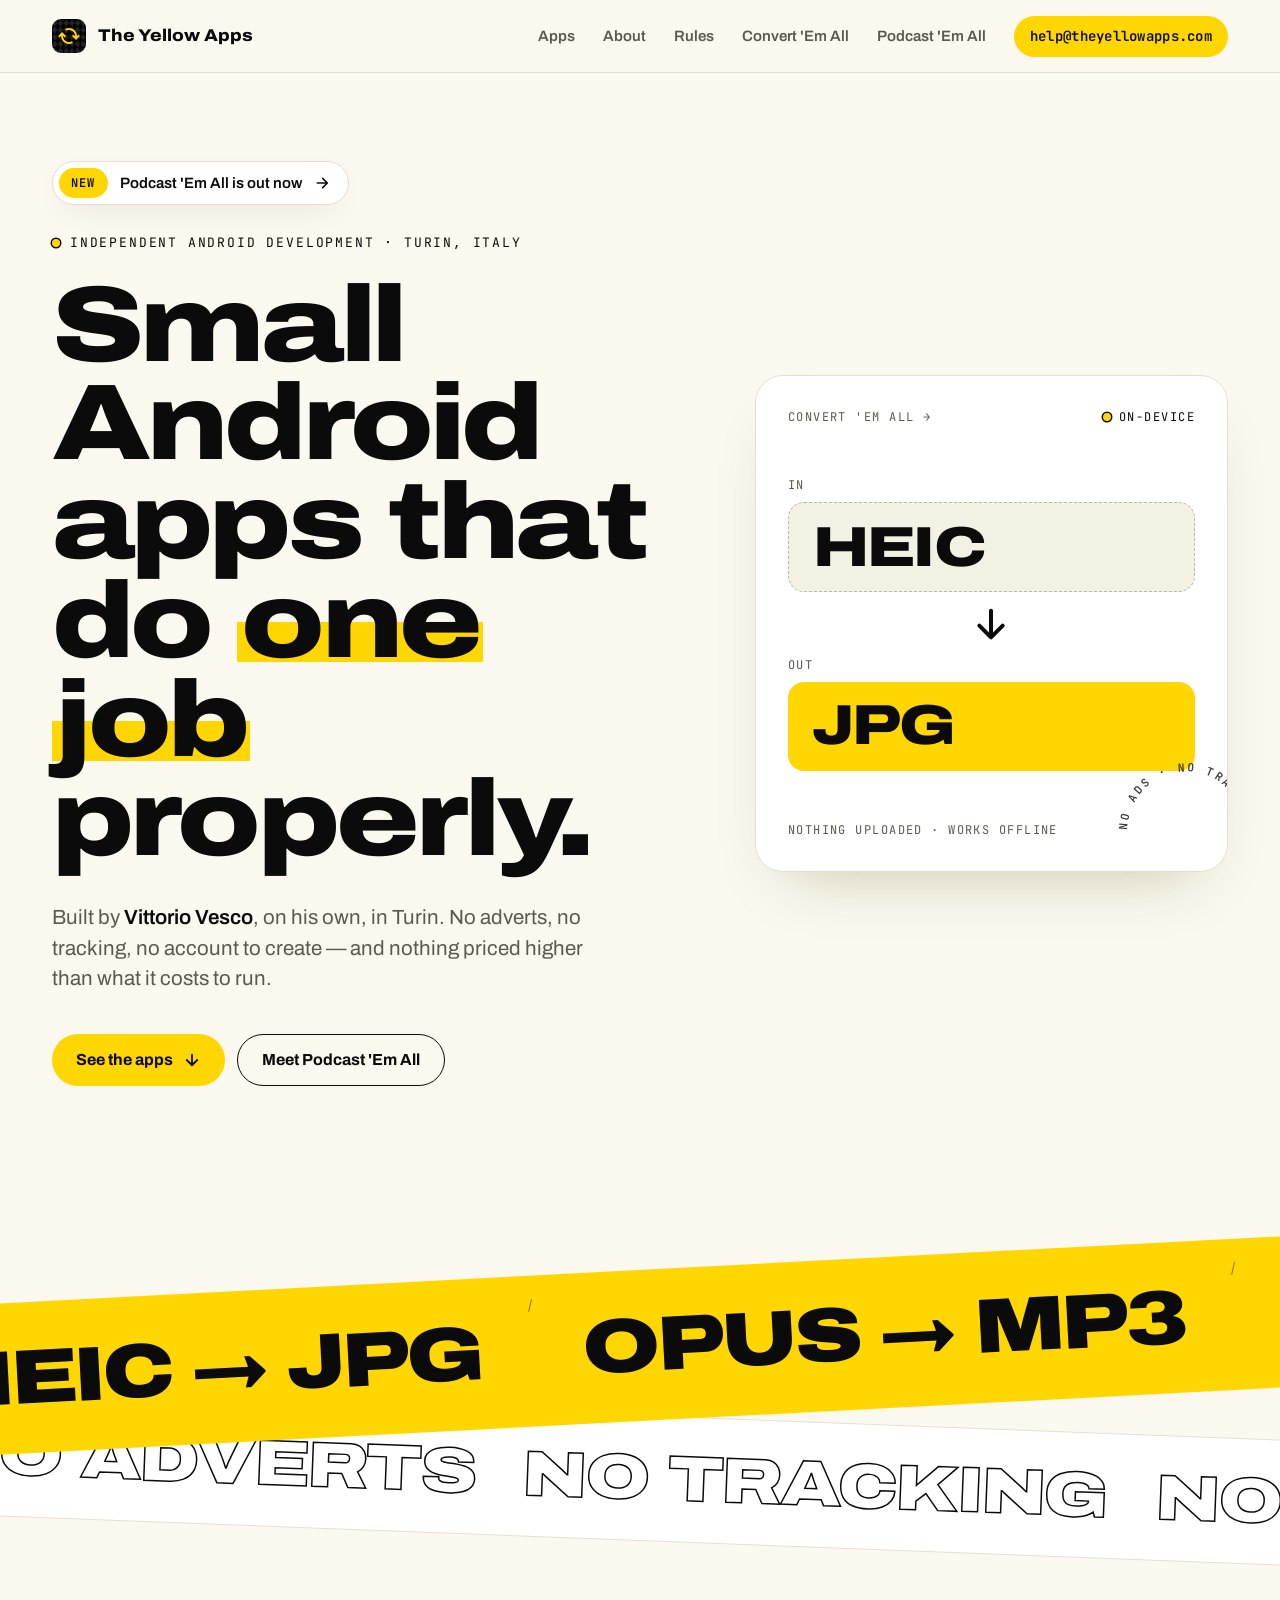
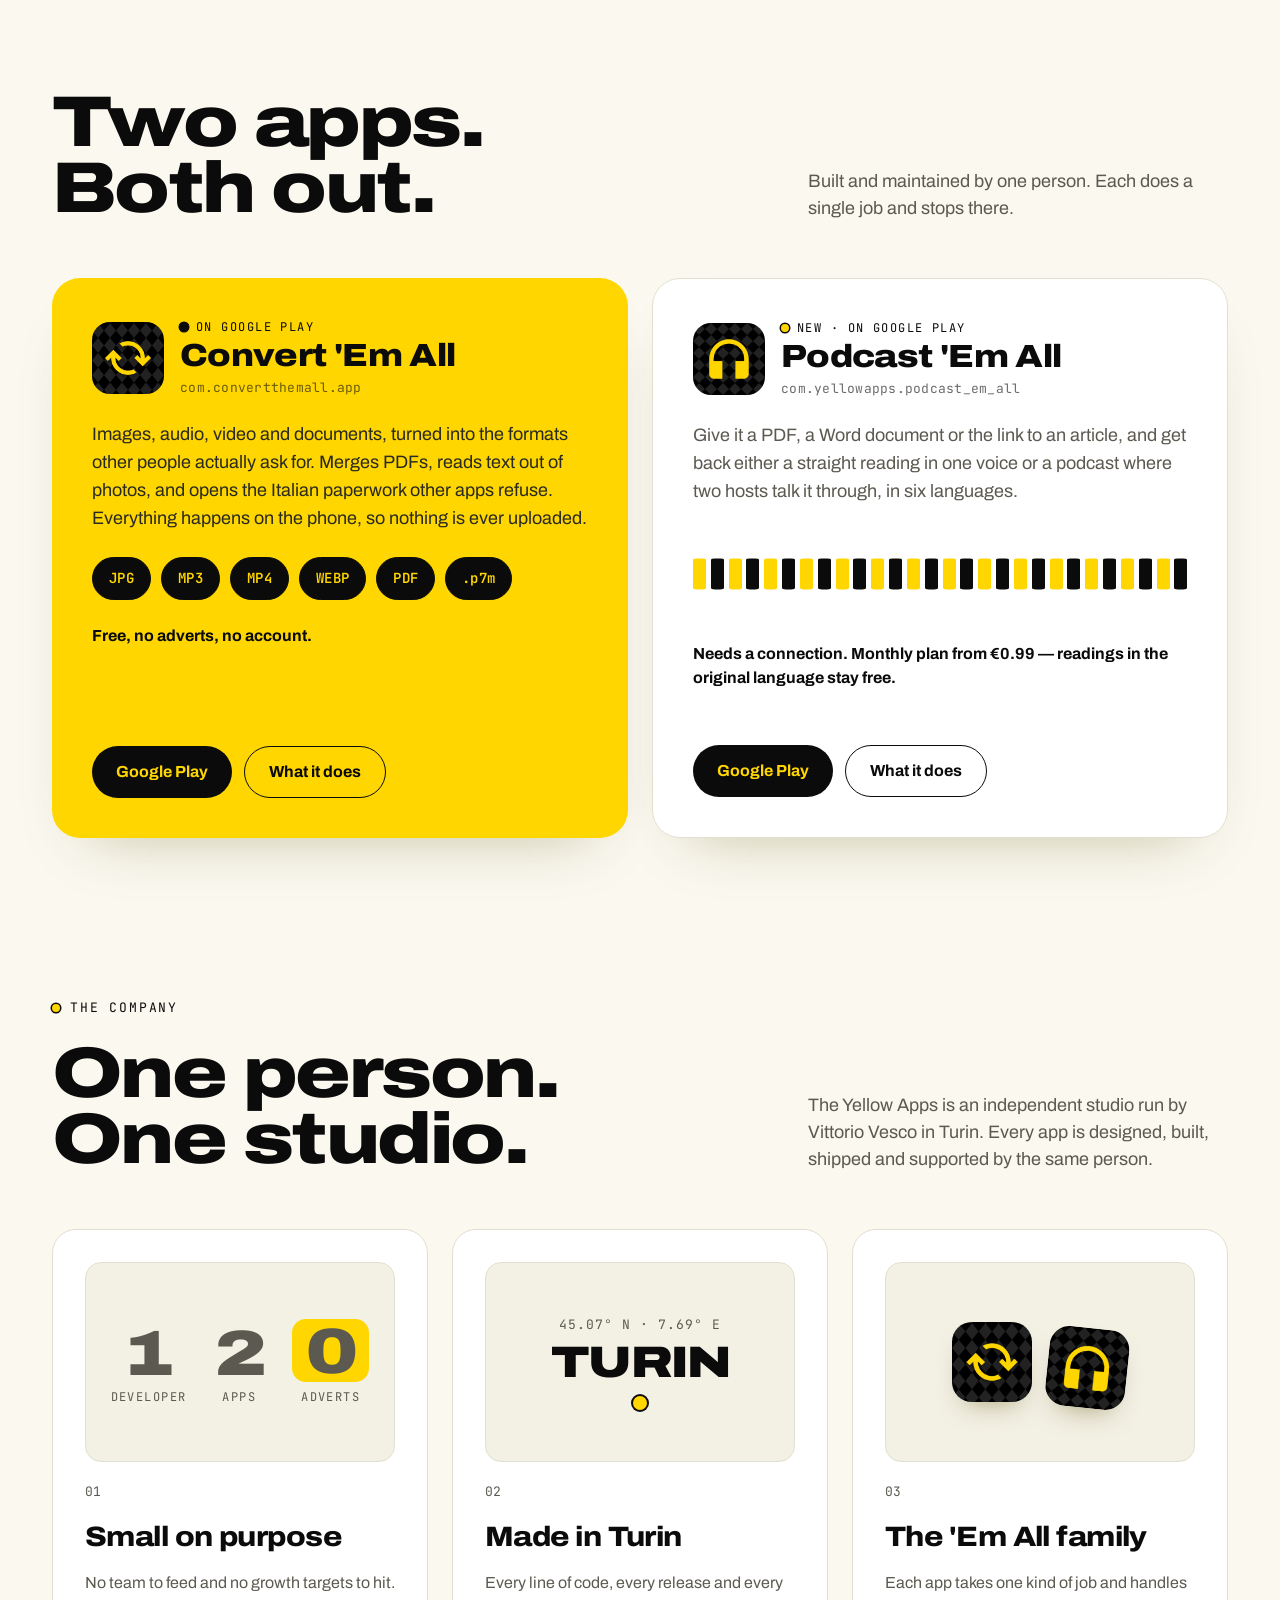
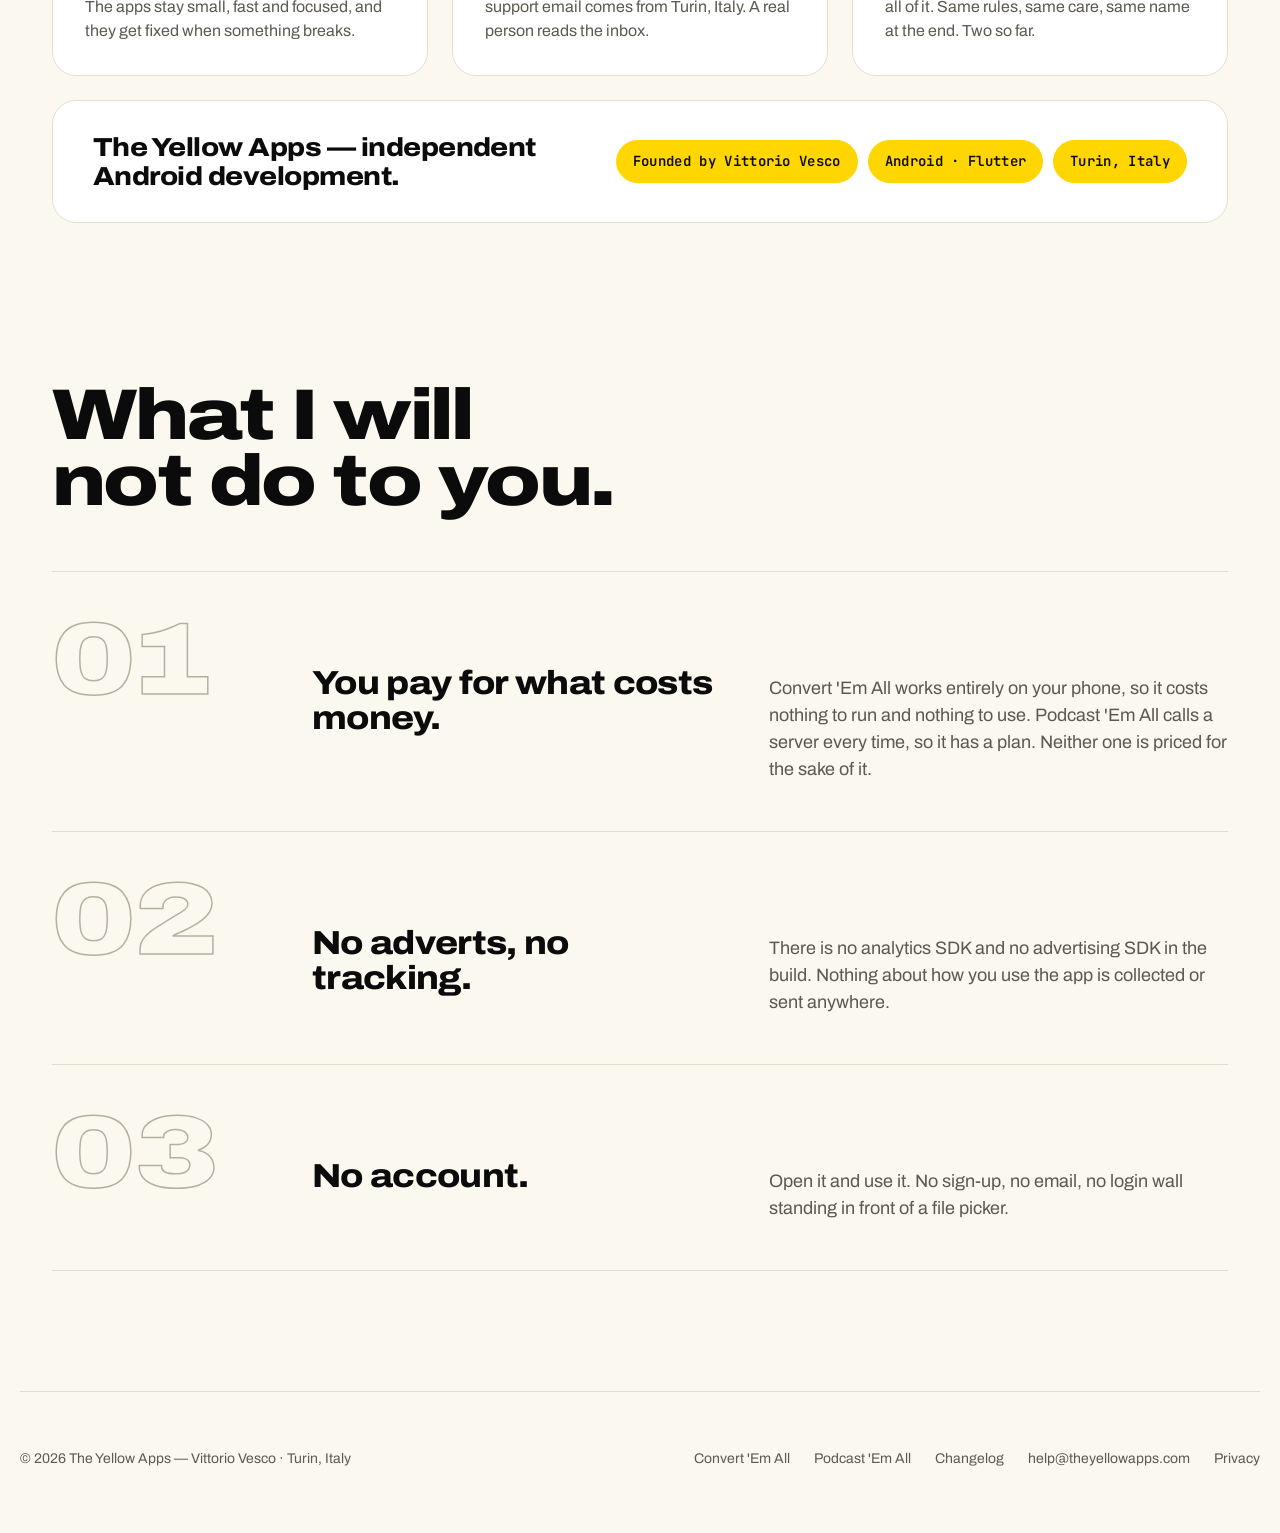
==== index.html @ 9451ce3b "Privacy pages for Clean, Convert and Podcast 'Em All, in English and Italian Each app gets its own p" ====
<!doctype html>
<html lang="en">
<head>
<meta charset="utf-8">
<meta name="viewport" content="width=device-width, initial-scale=1">
<title>The Yellow Apps — small Android apps that do one job properly</title>
<meta name="description" content="The Yellow Apps is an independent Android developer in Italy. Convert 'Em All and Podcast 'Em All: small apps that do one job properly. No adverts, no tracking, no account to create.">
<meta name="theme-color" content="#FAF8EF">
<link rel="canonical" href="https://theyellowapps.com/">
<meta property="og:title" content="The Yellow Apps — small Android apps that do one job properly">
<meta property="og:description" content="Convert 'Em All and Podcast 'Em All, both on Google Play. No adverts, no tracking, no account.">
<meta property="og:image" content="https://theyellowapps.com/og.png">
<meta property="og:url" content="https://theyellowapps.com/">
<meta name="twitter:card" content="summary_large_image">

<link rel="preconnect" href="https://fonts.googleapis.com">
<link rel="preconnect" href="https://fonts.gstatic.com" crossorigin="anonymous">
<link rel="stylesheet" href="https://fonts.googleapis.com/css2?family=Archivo:wdth,wght@62..125,300..900&amp;family=JetBrains+Mono:wght@400;600&amp;display=swap">
<style>
body{margin:0;background:#FAF8EF}
a{color:#0B0B0B}a:hover{color:#5A4D00}
::selection{background:#FFD600;color:#0B0B0B}
.root{--ink:#0B0B0B;--bg:#FAF8EF;--paper:#FFFFFF;--mute:#5C5A50;--line:#E3DFD0;--card:#FFFFFF;--stage:#F3F0E4;font-family:'Archivo',system-ui,sans-serif;font-stretch:100%;color:var(--ink);background:var(--bg);overflow-x:hidden;line-height:1.5;-webkit-font-smoothing:antialiased}
.root *{box-sizing:border-box}
.mono{font-family:'JetBrains Mono',ui-monospace,monospace;letter-spacing:.02em}
.wrap{max-width:1240px;margin:0 auto;padding:0 32px}
.display{font-stretch:122%;font-weight:850;letter-spacing:-.035em;line-height:.92;margin:0}
.eyebrow{font-size:13px;text-transform:uppercase;letter-spacing:.14em;color:var(--ink);display:flex;align-items:center;gap:10px;margin:0 0 24px}
.dot{width:8px;height:8px;border-radius:50%;background:var(--y);box-shadow:0 0 0 1.5px var(--ink);display:inline-block}
.btn{display:inline-flex;align-items:center;gap:10px;min-height:52px;padding:0 24px;border-radius:999px;font-weight:700;font-size:16px;text-decoration:none;transition:transform .25s cubic-bezier(.2,.8,.2,1),background .25s,color .25s,border-color .25s}
.btn:hover{transform:translateY(-3px)}
.btn-y{background:var(--y);color:var(--ink)}.btn-y:hover{color:var(--y);background:var(--ink)}
.btn-o{border:1.5px solid var(--ink);color:var(--ink)}.btn-o:hover{background:var(--y);color:var(--ink)}
.btn-k{background:var(--ink);color:var(--y)}.btn-k:hover{background:#000;color:#fff}
.progress{position:fixed;top:0;left:0;right:0;height:3px;background:var(--ink);transform-origin:0 50%;transform:scaleX(0);z-index:60}

/* nav */
.nav{position:sticky;top:0;z-index:50;background:rgba(250,248,239,.85);backdrop-filter:blur(12px);-webkit-backdrop-filter:blur(12px);border-bottom:1px solid var(--line)}
.nav-in{display:flex;align-items:center;justify-content:space-between;gap:16px;flex-wrap:wrap;min-height:72px}
.brand{display:flex;align-items:center;gap:12px;color:var(--ink);text-decoration:none;font-weight:800;font-size:17px;font-stretch:110%}
.brand:hover{color:var(--ink)}
.links{display:flex;align-items:center;gap:28px;flex-wrap:wrap}
.links a.l{color:var(--mute);text-decoration:none;font-size:15px;font-weight:600}
.links a.l:hover{color:var(--ink)}
.mailnav{font-size:14px;font-weight:600;color:var(--ink);text-decoration:none;padding:10px 16px;border-radius:999px;background:var(--y);transition:background .25s,color .25s}
.mailnav:hover{background:var(--ink);color:var(--y)}

/* hero */
.hero{padding:88px 0 120px;position:relative}
.hero-grid{display:grid;grid-template-columns:minmax(0,1.35fr) minmax(0,1fr);gap:64px;align-items:center}
.news{display:inline-flex;align-items:center;gap:12px;padding:6px 18px 6px 6px;border-radius:999px;background:var(--card);border:1.5px solid var(--line);color:var(--ink);text-decoration:none;font-weight:600;font-size:15px;margin:0 0 28px;transition:border-color .25s,transform .25s cubic-bezier(.2,.8,.2,1);box-shadow:0 10px 30px -18px rgba(90,77,0,.35)}
.news:hover{border-color:var(--ink);color:var(--ink);transform:translateY(-2px)}
.news-tag{background:var(--y);padding:6px 12px;border-radius:999px;font-size:12px;text-transform:uppercase;letter-spacing:.1em;font-weight:600}
.news svg{flex:none}
.h1{font-size:clamp(52px,8.4vw,128px)}
.h1 .w{display:inline-block}
.h1 .hl{background:linear-gradient(transparent 50%,var(--y) 50%,var(--y) 90%,transparent 90%);padding:0 .04em}
.lede{font-size:clamp(18px,1.6vw,21px);color:var(--mute);max-width:560px;margin:32px 0 40px}
.lede strong{color:var(--ink);font-weight:600}
.ctas{display:flex;gap:12px;flex-wrap:wrap}

/* converter machine */
.machine{position:relative;background:var(--card);border:1px solid var(--line);border-radius:28px;padding:32px;aspect-ratio:1/1.05;display:flex;flex-direction:column;justify-content:space-between;overflow:hidden;box-shadow:0 30px 60px -36px rgba(90,77,0,.35)}
.machine-top{display:flex;justify-content:space-between;align-items:center;font-size:12px;color:var(--mute);text-transform:uppercase;letter-spacing:.12em}
.live{display:flex;align-items:center;gap:8px;color:var(--ink)}
.slot-label{font-size:12px;color:var(--mute);text-transform:uppercase;letter-spacing:.12em;margin:0 0 8px}
.slot{height:clamp(64px,7vw,96px);overflow:hidden;border-radius:16px}
.slot-in{border:1.5px dashed #BDB8A5;background:var(--stage)}
.slot-out{background:var(--y);color:var(--ink)}
.reel{display:flex;flex-direction:column}
.reel span{height:clamp(64px,7vw,96px);display:flex;align-items:center;padding:0 24px;font-weight:850;font-stretch:125%;font-size:clamp(36px,4.4vw,64px);letter-spacing:-.03em}
.arrow{display:flex;justify-content:center;padding:12px 0}
.arrow svg{width:40px;height:40px;color:var(--ink)}
.badge{position:absolute;right:-34px;bottom:-34px;width:150px;height:150px;color:var(--ink);opacity:.8}

/* tape */
.tapes{position:relative;height:300px;margin:24px 0 40px}
.tape{position:absolute;left:-5%;right:-5%;overflow:hidden;white-space:nowrap}
.tape-a{top:40px;background:var(--y);color:var(--ink);transform:rotate(-3deg);z-index:2;padding:18px 0}
.tape-b{top:185px;transform:rotate(2.2deg);padding:14px 0;border-top:1px solid var(--line);border-bottom:1px solid var(--line);background:var(--card)}
.track{display:inline-flex;gap:48px;padding-right:48px}
.tape-a .track span{font-weight:900;font-stretch:125%;font-size:clamp(40px,6vw,84px);letter-spacing:-.03em}
.tape-b .track span{font-weight:900;font-stretch:125%;font-size:clamp(34px,5vw,68px);color:transparent;-webkit-text-stroke:1.5px var(--ink);letter-spacing:-.02em}
.track i{font-style:normal;opacity:.45}

/* sections */
.sec{padding:120px 0}
.sec-head{display:flex;justify-content:space-between;align-items:flex-end;gap:32px;flex-wrap:wrap;margin-bottom:56px}
.h2{font-size:clamp(40px,5.6vw,84px)}
.sub{color:var(--mute);font-size:18px;max-width:420px;margin:0}

/* apps */
.apps{display:grid;grid-template-columns:repeat(2,minmax(0,1fr));gap:24px}
.app{border-radius:28px;padding:40px;display:flex;flex-direction:column;gap:24px;min-height:560px;position:relative;overflow:hidden;transition:transform .4s cubic-bezier(.2,.8,.2,1);box-shadow:0 30px 60px -40px rgba(90,77,0,.4)}
.app:hover{transform:translateY(-6px)}
.app-c{background:var(--y);color:var(--ink)}
.app-p{background:var(--card);border:1px solid var(--line)}
.app-head{display:flex;align-items:center;gap:16px}
.icon{width:72px;height:72px;border-radius:18px;flex:none;display:block;object-fit:cover}
.brand-ic{width:34px;height:34px;border-radius:9px;display:block}
.status{font-size:12px;text-transform:uppercase;letter-spacing:.12em;display:flex;align-items:center;gap:8px;margin:0 0 4px}
.app h3{margin:0;font-size:32px;font-weight:850;font-stretch:115%;letter-spacing:-.02em;line-height:1}
.pkg{font-size:13px;opacity:.6;margin:6px 0 0}
.app p.desc{margin:0;font-size:18px;line-height:1.55}
.app-c p.desc{color:#2A2A20}
.app-p p.desc{color:var(--mute)}
.fact{font-weight:700;font-size:16px;margin:0}
.app-foot{margin-top:auto;display:flex;gap:12px;flex-wrap:wrap}
.chips{display:flex;flex-wrap:wrap;gap:10px}
.chip{font-size:14px;font-weight:600;padding:10px 16px;border-radius:999px;border:1.5px solid currentColor}
.app-c .chip{background:var(--ink);color:var(--y);border-color:var(--ink)}
.wave{display:flex;align-items:center;gap:5px;height:88px}
.wave span{flex:1;background:var(--ink);border-radius:4px;height:100%;transform-origin:50% 50%;transform:scaleY(.35)}
.wave span:nth-child(odd){background:var(--y)}
.btn-ok{border:1.5px solid var(--ink);color:var(--ink)}.btn-ok:hover{background:var(--ink);color:var(--y)}

/* features */
.feats{display:grid;grid-template-columns:repeat(3,minmax(0,1fr));gap:24px}
.feat{border:1px solid var(--line);border-radius:24px;padding:32px;display:flex;flex-direction:column;gap:20px;background:var(--card)}
.feat .n{font-size:13px;color:var(--mute)}
.feat h3{margin:0;font-size:28px;font-weight:800;font-stretch:112%;letter-spacing:-.02em;line-height:1.05}
.feat p{margin:0;color:var(--mute);font-size:16px}
.stage{height:200px;border-radius:16px;background:var(--stage);border:1px solid var(--line);position:relative;overflow:hidden;display:flex;align-items:center;justify-content:center}
.stats{display:flex;gap:28px;align-items:flex-end}
.stats p{margin:0;display:flex;flex-direction:column;align-items:center;gap:6px}
.stats b{font-weight:900;font-stretch:125%;font-size:64px;line-height:.9;letter-spacing:-.04em}
.stats p.z b{background:var(--y);border-radius:14px;padding:4px 14px 2px}
.stats span{font-size:12px;color:var(--mute);text-transform:uppercase;letter-spacing:.12em}
.coords{position:relative;display:flex;flex-direction:column;align-items:center;gap:6px;text-align:center}
.coords span.mono{font-size:13px;color:var(--mute);letter-spacing:.08em}
.coords strong{font-weight:900;font-stretch:125%;font-size:44px;letter-spacing:-.03em;line-height:1}
.pin{width:14px;height:14px;border-radius:50%;background:var(--y);box-shadow:0 0 0 2px var(--ink);margin-top:6px;position:relative}
.pin::after{content:"";position:absolute;inset:-2px;border-radius:50%;border:2px solid var(--ink);opacity:0}
.duo{display:flex;gap:16px}
.duo img{width:80px;height:80px;border-radius:20px;box-shadow:0 14px 26px -14px rgba(90,77,0,.5);display:block}
.duo img:nth-child(2){transform:rotate(6deg) translateY(6px)}
.mlink{color:var(--mute);text-decoration:none}.mlink:hover{color:var(--ink);text-decoration:underline}
.tlink{color:inherit;text-decoration:none;background:linear-gradient(currentColor,currentColor) 0 100%/0% 3px no-repeat;transition:background-size .35s cubic-bezier(.2,.8,.2,1)}
.tlink:hover{color:inherit;background-size:100% 3px}
.paper{margin-top:24px;border:1px solid var(--line);border-radius:24px;padding:32px 40px;display:flex;align-items:center;justify-content:space-between;gap:24px;flex-wrap:wrap;background:var(--card)}
.paper h3{margin:0;font-size:26px;font-weight:800;font-stretch:112%;letter-spacing:-.02em;max-width:460px;line-height:1.1}
.paper .chips .chip{background:var(--y);color:var(--ink);border-color:var(--y)}

/* rules */
.rules{border-top:1px solid var(--line)}
.rule{display:grid;grid-template-columns:minmax(0,220px) minmax(0,1fr) minmax(0,1.1fr);gap:40px;align-items:baseline;padding:48px 0;border-bottom:1px solid var(--line)}
.rule .num{font-size:clamp(64px,8vw,120px);font-weight:900;font-stretch:125%;line-height:.8;color:transparent;-webkit-text-stroke:1.5px #B5B09E;transition:color .35s,-webkit-text-stroke-color .35s}
.rule:hover .num{color:var(--y);-webkit-text-stroke-color:var(--ink)}
.rule h3{margin:0;font-size:clamp(26px,2.6vw,36px);font-weight:800;font-stretch:112%;letter-spacing:-.02em;line-height:1.05}
.rule p{margin:0;color:var(--mute);font-size:18px}

.foot{border-top:1px solid var(--line);padding:56px 0 64px;display:flex;justify-content:space-between;gap:24px;flex-wrap:wrap;color:var(--mute);font-size:14px}
.foot nav{display:flex;gap:24px;flex-wrap:wrap}
.foot a{color:var(--mute);text-decoration:none}.foot a:hover{color:var(--ink);text-decoration:underline}

/* ---------- motion ---------- */
@keyframes rise{from{transform:translateY(55%) rotate(2deg);opacity:0}to{transform:none;opacity:1}}
@keyframes fade{from{opacity:0;transform:translateY(16px)}to{opacity:1;transform:none}}
@keyframes reel{0%,18%{transform:translateY(0)}25%,43%{transform:translateY(-20%)}50%,68%{transform:translateY(-40%)}75%,93%{transform:translateY(-60%)}100%{transform:translateY(-80%)}}
@keyframes marq{to{transform:translateX(-50%)}}
@keyframes marqR{from{transform:translateX(-50%)}to{transform:translateX(0)}}
@keyframes spin{to{transform:rotate(360deg)}}
@keyframes nudge{0%,100%{transform:translateY(-6px)}50%{transform:translateY(6px)}}
@keyframes pulse{0%,100%{opacity:1;transform:scale(1)}50%{opacity:.35;transform:scale(.7)}}
@keyframes wave{0%,100%{transform:scaleY(.25)}50%{transform:scaleY(1)}}
@keyframes bob{0%,100%{transform:translateY(-6px) rotate(-4deg)}50%{transform:translateY(6px) rotate(4deg)}}
@keyframes ping{0%{transform:scale(1);opacity:.7}100%{transform:scale(3.2);opacity:0}}
@keyframes chipf{0%,100%{transform:translateY(0)}50%{transform:translateY(-8px)}}
@keyframes grow{to{transform:scaleX(1)}}
@keyframes rv{from{opacity:0;transform:translateY(70px) scale(.97)}to{opacity:1;transform:none}}

@media (prefers-reduced-motion:no-preference){
.motion-on .h1 .w{animation:rise .9s cubic-bezier(.2,.8,.2,1) both}
.motion-on .h1 .w:nth-child(2){animation-delay:.06s}.motion-on .h1 .w:nth-child(3){animation-delay:.12s}.motion-on .h1 .w:nth-child(4){animation-delay:.18s}.motion-on .h1 .w:nth-child(5){animation-delay:.24s}.motion-on .h1 .w:nth-child(6){animation-delay:.3s}.motion-on .h1 .w:nth-child(7){animation-delay:.36s}.motion-on .h1 .w:nth-child(8){animation-delay:.42s}
.motion-on .news{animation:fade .8s .1s cubic-bezier(.2,.8,.2,1) both}
.motion-on .fade{animation:fade .9s .5s cubic-bezier(.2,.8,.2,1) both}
.motion-on .fade2{animation:fade .9s .7s cubic-bezier(.2,.8,.2,1) both}
.motion-on .reel{animation:reel 10s cubic-bezier(.7,0,.2,1) infinite}
.motion-on .arrow svg{animation:nudge 1.6s ease-in-out infinite}
.motion-on .dot{animation:pulse 1.4s ease-in-out infinite}
.motion-on .badge{animation:spin 18s linear infinite}
.motion-on .tape-a .track{animation:marq 26s linear infinite}
.motion-on .tape-b .track{animation:marqR 32s linear infinite}
.motion-on .wave span{animation:wave 1.1s ease-in-out infinite}
.motion-on .wave span:nth-child(2n){animation-duration:.9s;animation-delay:-.3s}
.motion-on .wave span:nth-child(3n){animation-duration:1.3s;animation-delay:-.6s}
.motion-on .wave span:nth-child(5n){animation-duration:.8s;animation-delay:-.15s}
.motion-on .wave span:nth-child(7n){animation-duration:1.5s;animation-delay:-.9s}
.motion-on .pin::after{animation:ping 1.8s ease-out infinite}
.motion-on .duo img:nth-child(1){animation:bob 3.8s ease-in-out infinite}
.motion-on .app-c .chip{animation:chipf 3s ease-in-out infinite}
.motion-on .app-c .chip:nth-child(2){animation-delay:-.5s}.motion-on .app-c .chip:nth-child(3){animation-delay:-1s}.motion-on .app-c .chip:nth-child(4){animation-delay:-1.5s}.motion-on .app-c .chip:nth-child(5){animation-delay:-2s}.motion-on .app-c .chip:nth-child(6){animation-delay:-2.5s}
}
@supports (animation-timeline: view()){
@media (prefers-reduced-motion:no-preference){
.motion-on .progress{animation:grow linear both;animation-timeline:scroll(root)}
.motion-on .rv{animation:rv linear both;animation-timeline:view();animation-range:entry 0% entry 100%}
}
}
.motion-off .progress{display:none}

/* phone */
@media (max-width:900px){
.wrap{padding:0 20px}
.hero{padding:48px 0 72px}
.hero-grid,.apps,.feats{grid-template-columns:minmax(0,1fr)}
.machine{aspect-ratio:auto;gap:24px}
.links a.l{display:none}
.app{min-height:0;padding:28px}
.rule{grid-template-columns:minmax(0,1fr);gap:16px}
.links a.l{display:none}
.mailnav{font-size:12px;padding:8px 12px}
.sec{padding:80px 0}
.tapes{height:220px}
.tape-b{top:135px}
.news{font-size:14px}
}
</style>

<style>html{scroll-behavior:smooth}@media (prefers-reduced-motion:reduce){html{scroll-behavior:auto}}</style>
</head>
<body>
<div class="root motion-on" style="--y: #FFD600">
<div class="progress" aria-hidden="true"></div>

<header class="nav">
<div class="wrap nav-in">
<a class="brand" href="#top">
<img class="brand-ic" src="img/convert-em-all.png" width="34" height="34" alt="">
<span>The Yellow Apps</span>
</a>
<nav class="links" aria-label="Main">
<a class="l" href="#apps">Apps</a>
<a class="l" href="#about">About</a>
<a class="l" href="#rules">Rules</a>
<a class="l" href="https://theyellowapps.com/convert-em-all.html">Convert 'Em All</a>
<a class="l" href="https://theyellowapps.com/podcast-em-all.html">Podcast 'Em All</a>
<a class="mailnav mono" href="mailto:help@theyellowapps.com">help@theyellowapps.com</a>
</nav>
</div>
</header>

<main id="top">
<section class="hero">
<div class="wrap hero-grid">
<div>
<a class="news" href="https://theyellowapps.com/podcast-em-all.html">
<span class="news-tag mono">New</span>
<span>Podcast 'Em All is out now</span>
<svg width="16" height="16" viewBox="0 0 24 24" fill="none" stroke="currentColor" stroke-width="2.4" stroke-linecap="round" stroke-linejoin="round" aria-hidden="true"><path d="M5 12h14M13 5l7 7-7 7"></path></svg>
</a>
<p class="eyebrow mono"><span class="dot"></span>Independent Android development · Turin, Italy</p>
<h1 class="display h1"><span class="w">Small</span> <span class="w">Android</span> <span class="w">apps</span> <span class="w">that</span> <span class="w">do</span> <span class="w hl">one</span> <span class="w hl">job</span> <span class="w">properly.</span></h1>
<p class="lede fade">Built by <strong>Vittorio Vesco</strong>, on his own, in Turin. No adverts, no tracking, no account to create — and nothing priced higher than what it costs to run.</p>
<div class="ctas fade2">
<a class="btn btn-y" href="#apps">See the apps
<svg width="18" height="18" viewBox="0 0 24 24" fill="none" stroke="currentColor" stroke-width="2.4" stroke-linecap="round" stroke-linejoin="round" aria-hidden="true"><path d="M12 5v14M5 12l7 7 7-7"></path></svg>
</a>
<a class="btn btn-o" href="https://theyellowapps.com/podcast-em-all.html">Meet Podcast 'Em All</a>
</div>
</div>

<div class="machine fade2" role="img" aria-label="Animated example: HEIC becomes JPG, OPUS becomes MP3, WEBM becomes MP4, PNG becomes WEBP, all on the phone">
<div class="machine-top mono">
<a class="mlink" href="https://theyellowapps.com/convert-em-all.html">Convert 'Em All →</a>
<span class="live"><span class="dot"></span>On-device</span>
</div>
<div>
<p class="slot-label mono">In</p>
<div class="slot slot-in">
<div class="reel">
<span>HEIC</span><span>OPUS</span><span>WEBM</span><span>PNG</span><span>HEIC</span>
</div>
</div>
<div class="arrow">
<svg viewBox="0 0 24 24" fill="none" stroke="currentColor" stroke-width="2.4" stroke-linecap="round" stroke-linejoin="round" aria-hidden="true"><path d="M12 4v16M5 13l7 7 7-7"></path></svg>
</div>
<p class="slot-label mono">Out</p>
<div class="slot slot-out">
<div class="reel">
<span>JPG</span><span>MP3</span><span>MP4</span><span>WEBP</span><span>JPG</span>
</div>
</div>
</div>
<p class="mono" style="margin: 0; font-size: 12px; color: #5C5A50; text-transform: uppercase; letter-spacing: 0.12em">Nothing uploaded · works offline</p>
<svg class="badge" viewBox="0 0 200 200" aria-hidden="true"><defs><path id="circ" d="M100,100 m-78,0 a78,78 0 1,1 156,0 a78,78 0 1,1 -156,0"></path></defs><text font-family="JetBrains Mono, monospace" font-size="15" font-weight="600" fill="currentColor" letter-spacing="3"><textPath href="#circ">NO ADS · NO TRACKING · NO ACCOUNT · </textPath></text></svg>
</div>
</div>
</section>

<div class="tapes" aria-hidden="true">
<div class="tape tape-a">
<div class="track">
<span>HEIC → JPG</span><i>/</i><span>OPUS → MP3</span><i>/</i><span>PDF → PODCAST</span><i>/</i><span>WEBM → MP4</span><i>/</i><span>ARTICLE → PODCAST</span><i>/</i><span>PDF + PDF</span><i>/</i>
<span>HEIC → JPG</span><i>/</i><span>OPUS → MP3</span><i>/</i><span>PDF → PODCAST</span><i>/</i><span>WEBM → MP4</span><i>/</i><span>ARTICLE → PODCAST</span><i>/</i><span>PDF + PDF</span><i>/</i>
</div>
</div>
<div class="tape tape-b">
<div class="track">
<span>NO ADVERTS</span><span>NO TRACKING</span><span>NO ACCOUNT</span><span>NO UPLOADS</span>
<span>NO ADVERTS</span><span>NO TRACKING</span><span>NO ACCOUNT</span><span>NO UPLOADS</span>
</div>
</div>
</div>

<section class="sec" id="apps">
<div class="wrap">
<div class="sec-head rv">
<h2 class="display h2">Two apps.<br>Both out.</h2>
<p class="sub">Built and maintained by one person. Each does a single job and stops there.</p>
</div>
<div class="apps">
<article class="app app-c rv">
<div class="app-head">
<img class="icon" src="img/convert-em-all.png" width="72" height="72" alt="Convert 'Em All icon">
<div>
<p class="status mono"><span class="dot" style="background: #0B0B0B"></span>On Google Play</p>
<h3><a class="tlink" href="https://theyellowapps.com/convert-em-all.html">Convert 'Em All</a></h3>
<p class="pkg mono">com.convertthemall.app</p>
</div>
</div>
<p class="desc">Images, audio, video and documents, turned into the formats other people actually ask for. Merges PDFs, reads text out of photos, and opens the Italian paperwork other apps refuse. Everything happens on the phone, so nothing is ever uploaded.</p>
<div class="chips mono">
<span class="chip">JPG</span><span class="chip">MP3</span><span class="chip">MP4</span><span class="chip">WEBP</span><span class="chip">PDF</span><span class="chip">.p7m</span>
</div>
<p class="fact">Free, no adverts, no account.</p>
<div class="app-foot">
<a class="btn btn-k" href="https://play.google.com/store/apps/details?id=com.convertthemall.app">Google Play</a>
<a class="btn btn-ok" href="https://theyellowapps.com/convert-em-all.html">What it does</a>
</div>
</article>

<article class="app app-p rv">
<div class="app-head">
<img class="icon" src="img/podcast-em-all.png" width="72" height="72" alt="Podcast 'Em All icon">
<div>
<p class="status mono"><span class="dot"></span>New · On Google Play</p>
<h3><a class="tlink" href="https://theyellowapps.com/podcast-em-all.html">Podcast 'Em All</a></h3>
<p class="pkg mono">com.yellowapps.podcast_em_all</p>
</div>
</div>
<p class="desc">Give it a PDF, a Word document or the link to an article, and get back either a straight reading in one voice or a podcast where two hosts talk it through, in six languages.</p>
<div class="wave" aria-hidden="true">
<span></span><span></span><span></span><span></span><span></span><span></span><span></span><span></span><span></span><span></span><span></span><span></span><span></span><span></span><span></span><span></span><span></span><span></span><span></span><span></span><span></span><span></span><span></span><span></span><span></span><span></span><span></span><span></span>
</div>
<p class="fact">Needs a connection. Monthly plan from €0.99 — readings in the original language stay free.</p>
<div class="app-foot">
<a class="btn btn-k" href="https://play.google.com/store/apps/details?id=com.yellowapps.podcast_em_all">Google Play</a>
<a class="btn btn-ok" href="https://theyellowapps.com/podcast-em-all.html">What it does</a>
</div>
</article>
</div>
</div>
</section>

<section class="sec" id="about" style="padding-top: 40px">
<div class="wrap">
<div class="sec-head rv">
<div>
<p class="eyebrow mono"><span class="dot"></span>The company</p>
<h2 class="display h2">One person.<br>One studio.</h2>
</div>
<p class="sub">The Yellow Apps is an independent studio run by Vittorio Vesco in Turin. Every app is designed, built, shipped and supported by the same person.</p>
</div>
<div class="feats">
<article class="feat rv">
<div class="stage" aria-hidden="true">
<div class="stats"><p><b>1</b><span class="mono">developer</span></p><p><b>2</b><span class="mono">apps</span></p><p class="z"><b>0</b><span class="mono">adverts</span></p></div>
</div>
<span class="n mono">01</span>
<h3>Small on purpose</h3>
<p>No team to feed and no growth targets to hit. The apps stay small, fast and focused, and they get fixed when something breaks.</p>
</article>
<article class="feat rv">
<div class="stage" aria-hidden="true">
<div class="coords">
<span class="mono">45.07° N · 7.69° E</span>
<strong>TURIN</strong>
<span class="pin"></span>
</div>
</div>
<span class="n mono">02</span>
<h3>Made in Turin</h3>
<p>Every line of code, every release and every support email comes from Turin, Italy. A real person reads the inbox.</p>
</article>
<article class="feat rv">
<div class="stage" aria-hidden="true">
<div class="duo">
<img src="img/convert-em-all.png" width="80" height="80" alt="">
<img src="img/podcast-em-all.png" width="80" height="80" alt="">
</div>
</div>
<span class="n mono">03</span>
<h3>The 'Em All family</h3>
<p>Each app takes one kind of job and handles all of it. Same rules, same care, same name at the end. Two so far.</p>
</article>
</div>
<div class="paper rv">
<h3>The Yellow Apps — independent Android development.</h3>
<div class="chips mono">
<span class="chip">Founded by Vittorio Vesco</span><span class="chip">Android · Flutter</span><span class="chip">Turin, Italy</span>
</div>
</div>
</div>
</section>

<section class="sec" id="rules" style="padding-top: 40px">
<div class="wrap">
<div class="sec-head rv">
<h2 class="display h2">What I will<br>not do to you.</h2>
</div>
<div class="rules">
<div class="rule rv">
<span class="num">01</span>
<h3>You pay for what costs money.</h3>
<p>Convert 'Em All works entirely on your phone, so it costs nothing to run and nothing to use. Podcast 'Em All calls a server every time, so it has a plan. Neither one is priced for the sake of it.</p>
</div>
<div class="rule rv">
<span class="num">02</span>
<h3>No adverts, no tracking.</h3>
<p>There is no analytics SDK and no advertising SDK in the build. Nothing about how you use the app is collected or sent anywhere.</p>
</div>
<div class="rule rv">
<span class="num">03</span>
<h3>No account.</h3>
<p>Open it and use it. No sign-up, no email, no login wall standing in front of a file picker.</p>
</div>
</div>
</div>
</section>

</main>

<footer class="wrap foot">
<span>© 2026 The Yellow Apps — Vittorio Vesco · Turin, Italy</span>
<nav aria-label="Footer">
<a href="https://theyellowapps.com/convert-em-all.html">Convert 'Em All</a>
<a href="https://theyellowapps.com/podcast-em-all.html">Podcast 'Em All</a>
<a href="https://theyellowapps.com/changelog.html">Changelog</a>
<a href="mailto:help@theyellowapps.com">help@theyellowapps.com</a>
<a href="privacy/">Privacy</a>
</nav>
</footer>
</div>
</body>
</html>
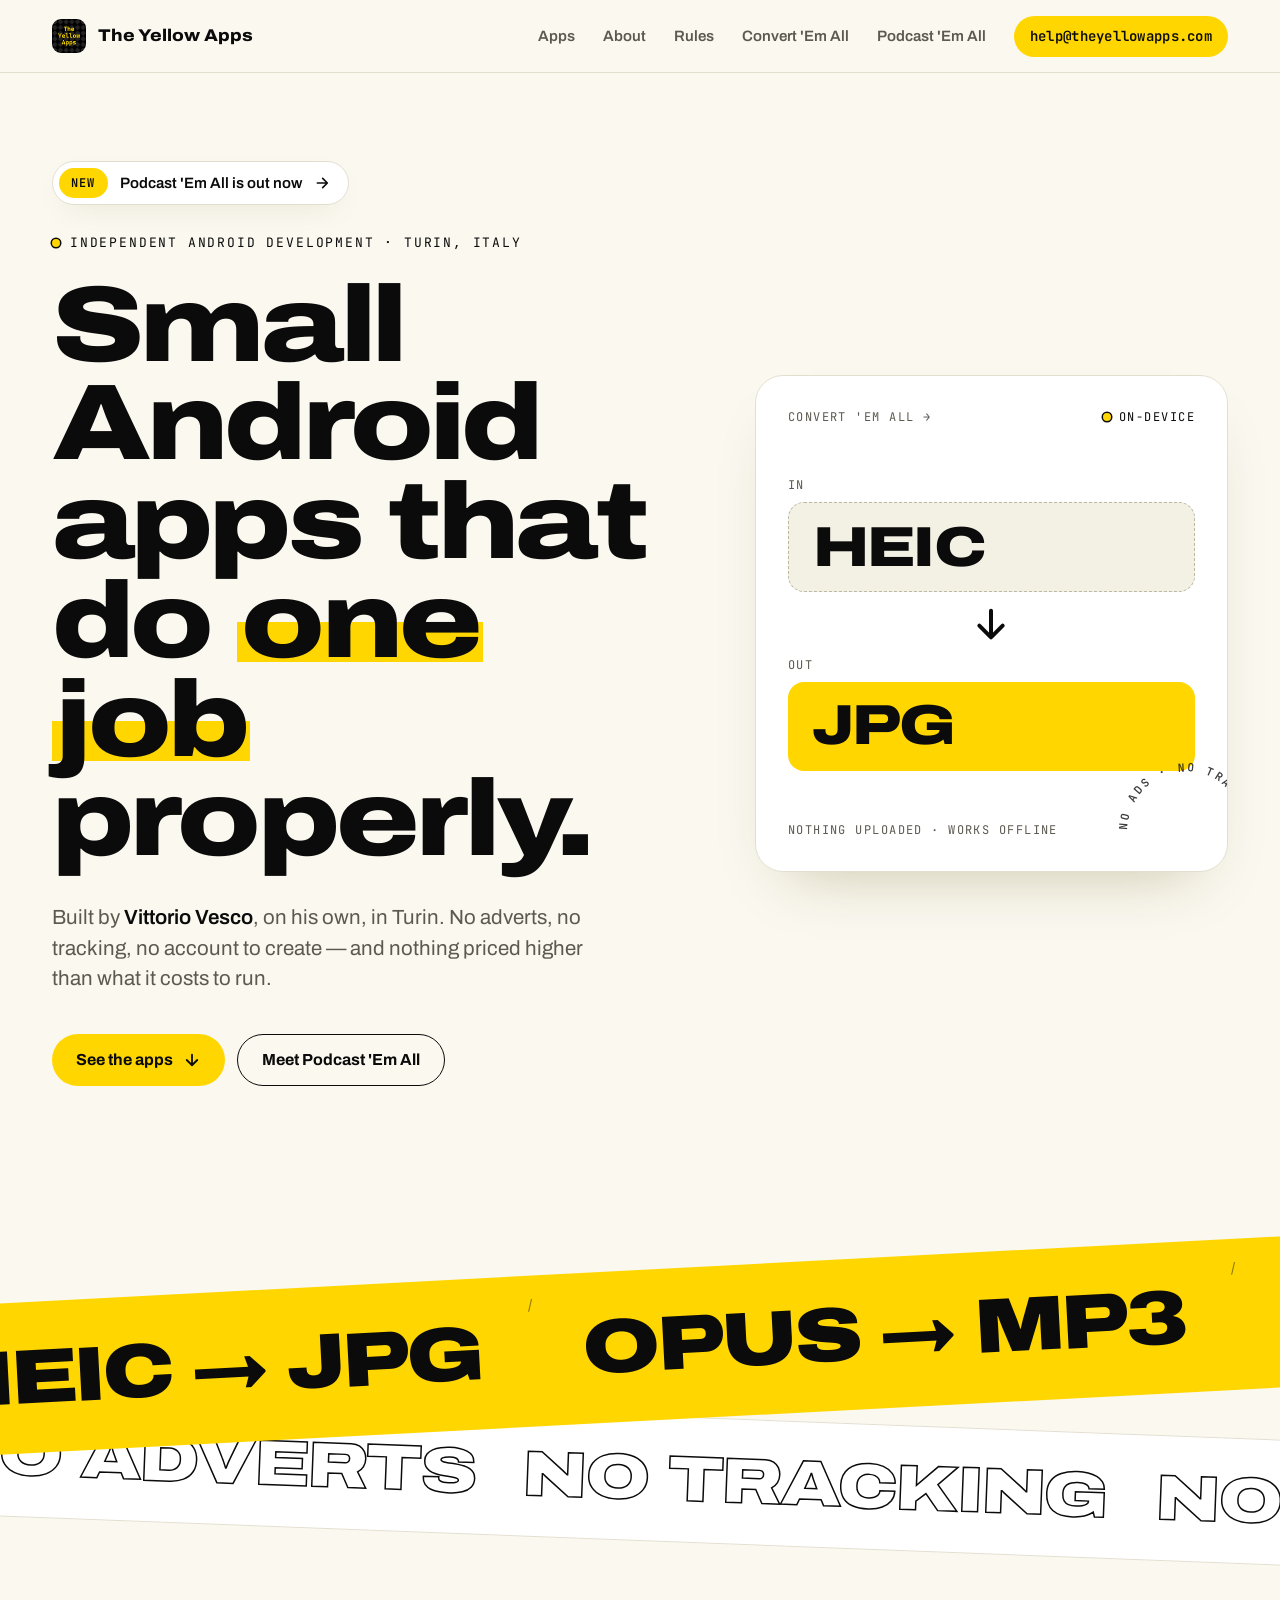
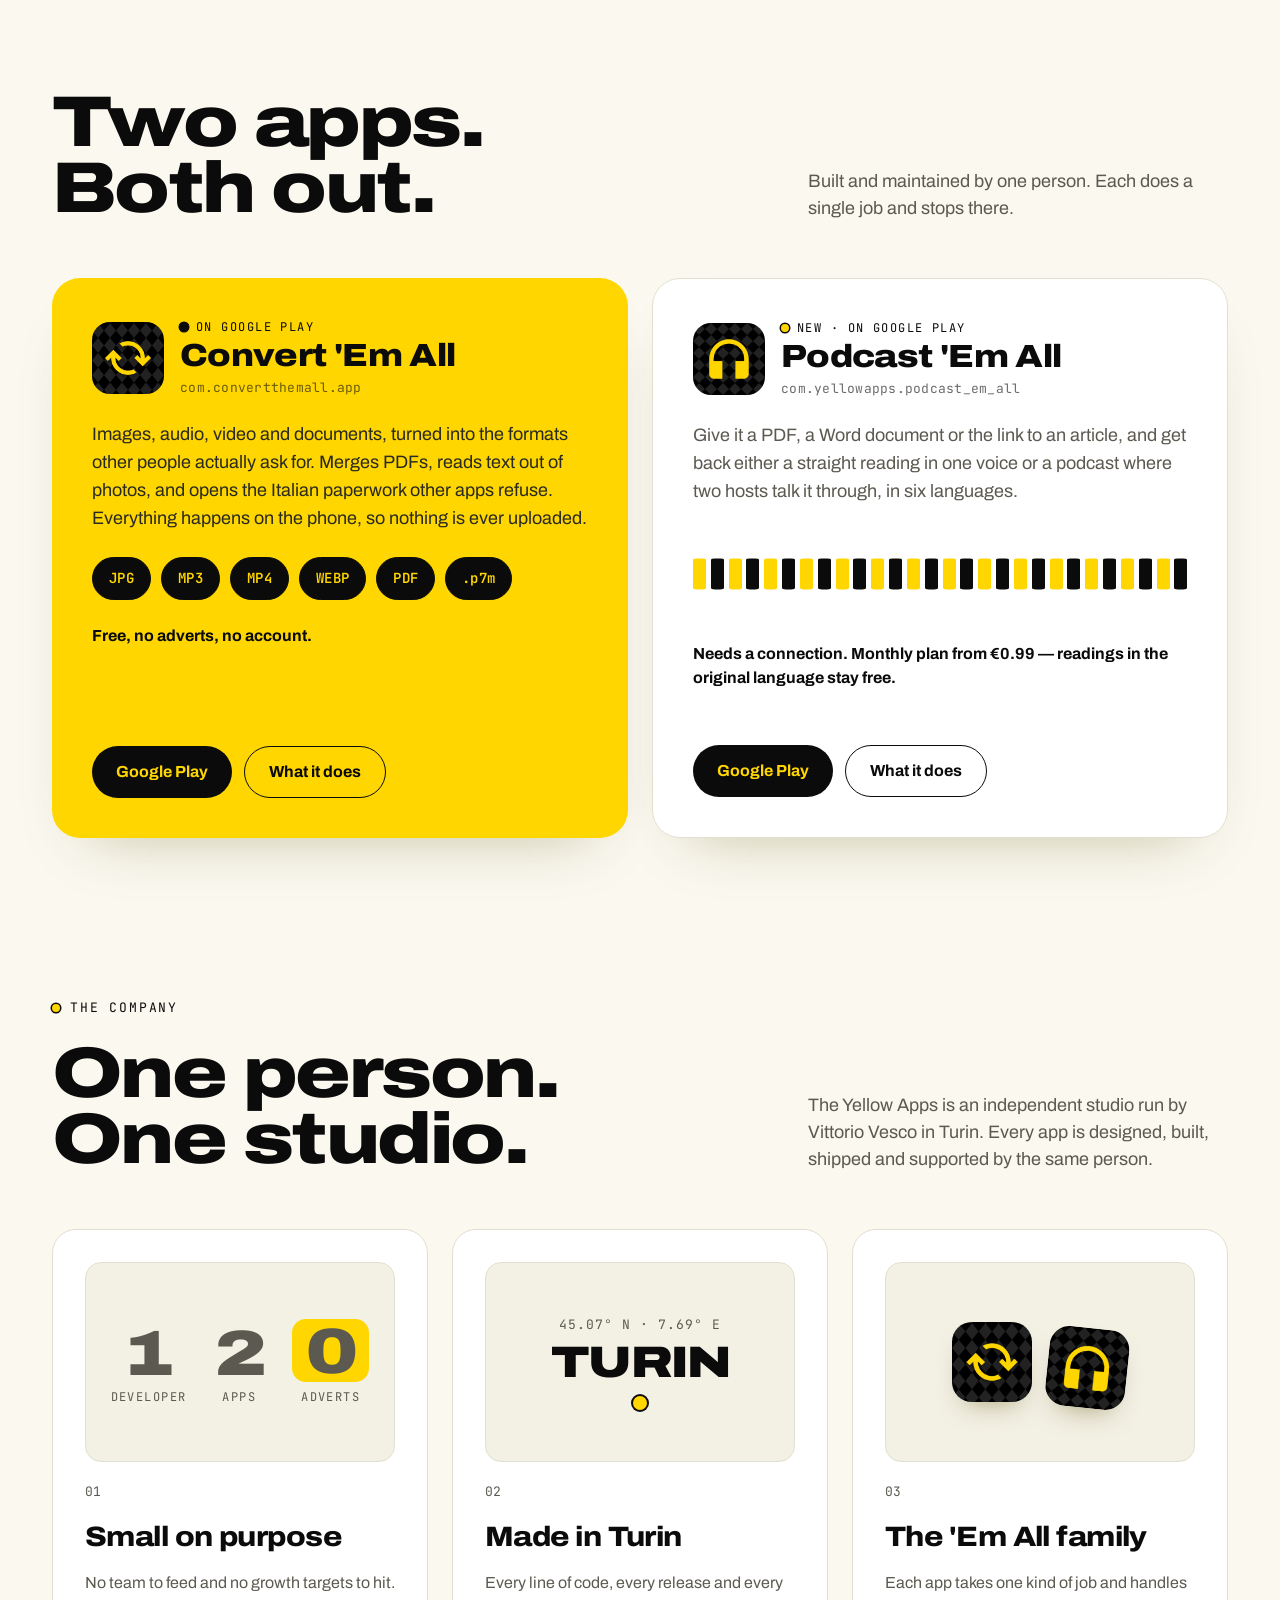
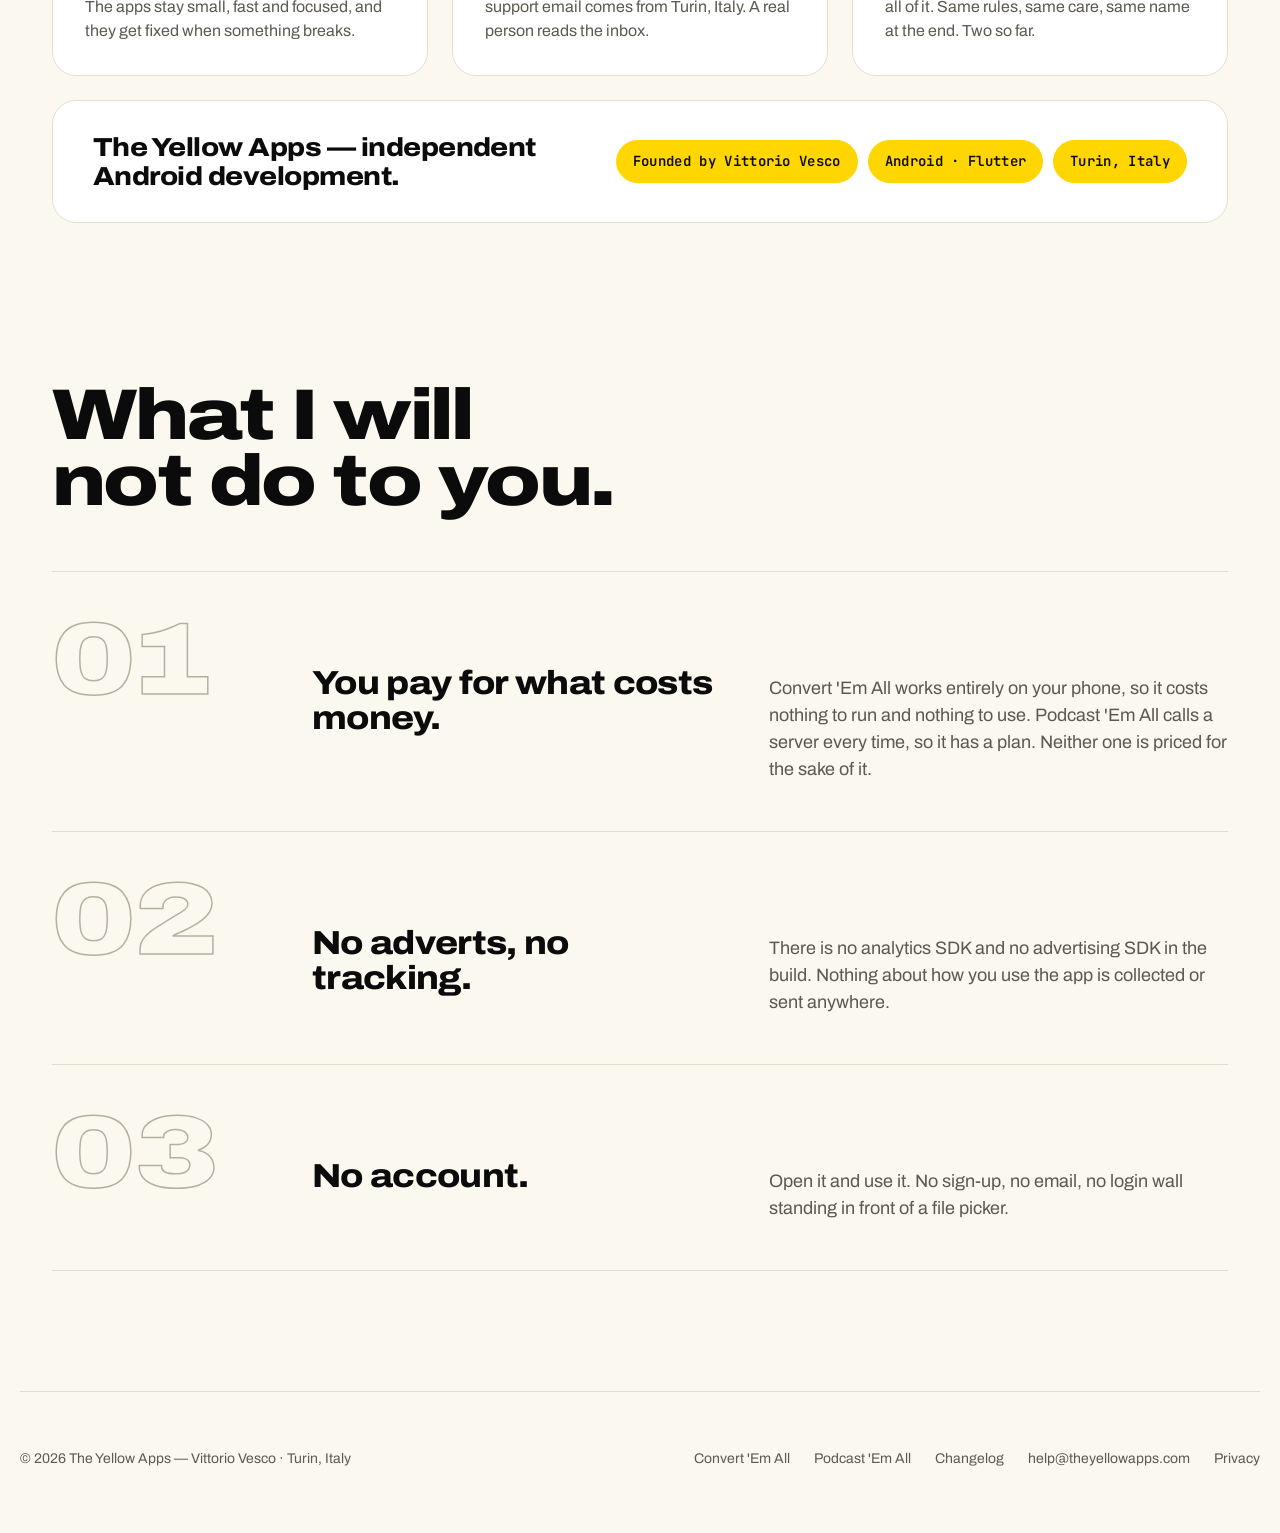
==== commit da94c654: "Brand icon in the nav bar on every page Co-Authored-By: Claude Opus 5.5 <noreply@anthropic.com> Clau" ====
--- a/index.html
+++ b/index.html
@@ -7,11 +7,20 @@
 <meta name="description" content="The Yellow Apps is an independent Android developer in Italy. Convert 'Em All and Podcast 'Em All: small apps that do one job properly. No adverts, no tracking, no account to create.">
 <meta name="theme-color" content="#FAF8EF">
 <link rel="canonical" href="https://theyellowapps.com/">
+<meta property="og:type" content="website">
 <meta property="og:title" content="The Yellow Apps — small Android apps that do one job properly">
 <meta property="og:description" content="Convert 'Em All and Podcast 'Em All, both on Google Play. No adverts, no tracking, no account.">
 <meta property="og:image" content="https://theyellowapps.com/og.png">
 <meta property="og:url" content="https://theyellowapps.com/">
 <meta name="twitter:card" content="summary_large_image">
+<meta property="og:site_name" content="The Yellow Apps">
+<meta property="og:locale" content="en_GB">
+<meta property="og:image:width" content="1200">
+<meta property="og:image:height" content="630">
+<meta property="og:image:alt" content="The Yellow Apps — small Android apps that do one job properly">
+<link rel="icon" href="/favicon.ico" sizes="any">
+<link rel="icon" type="image/png" sizes="256x256" href="/img/the-yellow-apps.png">
+<link rel="apple-touch-icon" href="https://theyellowapps.com/img/the-yellow-apps.png">
 
 <link rel="preconnect" href="https://fonts.googleapis.com">
 <link rel="preconnect" href="https://fonts.gstatic.com" crossorigin="anonymous">
@@ -226,7 +235,7 @@
 <header class="nav">
 <div class="wrap nav-in">
 <a class="brand" href="#top">
-<img class="brand-ic" src="img/convert-em-all.png" width="34" height="34" alt="">
+<img class="brand-ic" src="/img/the-yellow-apps.png" width="34" height="34" alt="">
 <span>The Yellow Apps</span>
 </a>
 <nav class="links" aria-label="Main">
@@ -442,5 +451,61 @@
 </nav>
 </footer>
 </div>
+<script type="application/ld+json">
+{
+ "@context": "https://schema.org",
+ "@graph": [
+  {
+   "@type": "Organization",
+   "@id": "https://theyellowapps.com/#org",
+   "name": "The Yellow Apps",
+   "url": "https://theyellowapps.com/",
+   "logo": "https://theyellowapps.com/img/the-yellow-apps.png",
+   "email": "help@theyellowapps.com",
+   "founder": {
+    "@type": "Person",
+    "name": "Vittorio Vesco",
+    "jobTitle": "Independent Android developer"
+   },
+   "address": {
+    "@type": "PostalAddress",
+    "addressLocality": "Turin",
+    "addressCountry": "IT"
+   },
+   "sameAs": [
+    "https://play.google.com/store/apps/dev?id=5333545298072132594"
+   ]
+  },
+  {
+   "@type": "WebSite",
+   "@id": "https://theyellowapps.com/#site",
+   "url": "https://theyellowapps.com/",
+   "name": "The Yellow Apps",
+   "inLanguage": "en",
+   "publisher": {
+    "@id": "https://theyellowapps.com/#org"
+   }
+  },
+  {
+   "@type": "ItemList",
+   "name": "Apps by The Yellow Apps",
+   "itemListElement": [
+    {
+     "@type": "ListItem",
+     "position": 1,
+     "url": "https://theyellowapps.com/convert-em-all.html",
+     "name": "Convert 'Em All"
+    },
+    {
+     "@type": "ListItem",
+     "position": 2,
+     "url": "https://theyellowapps.com/podcast-em-all.html",
+     "name": "Podcast 'Em All"
+    }
+   ]
+  }
+ ]
+}
+</script>
 </body>
 </html>
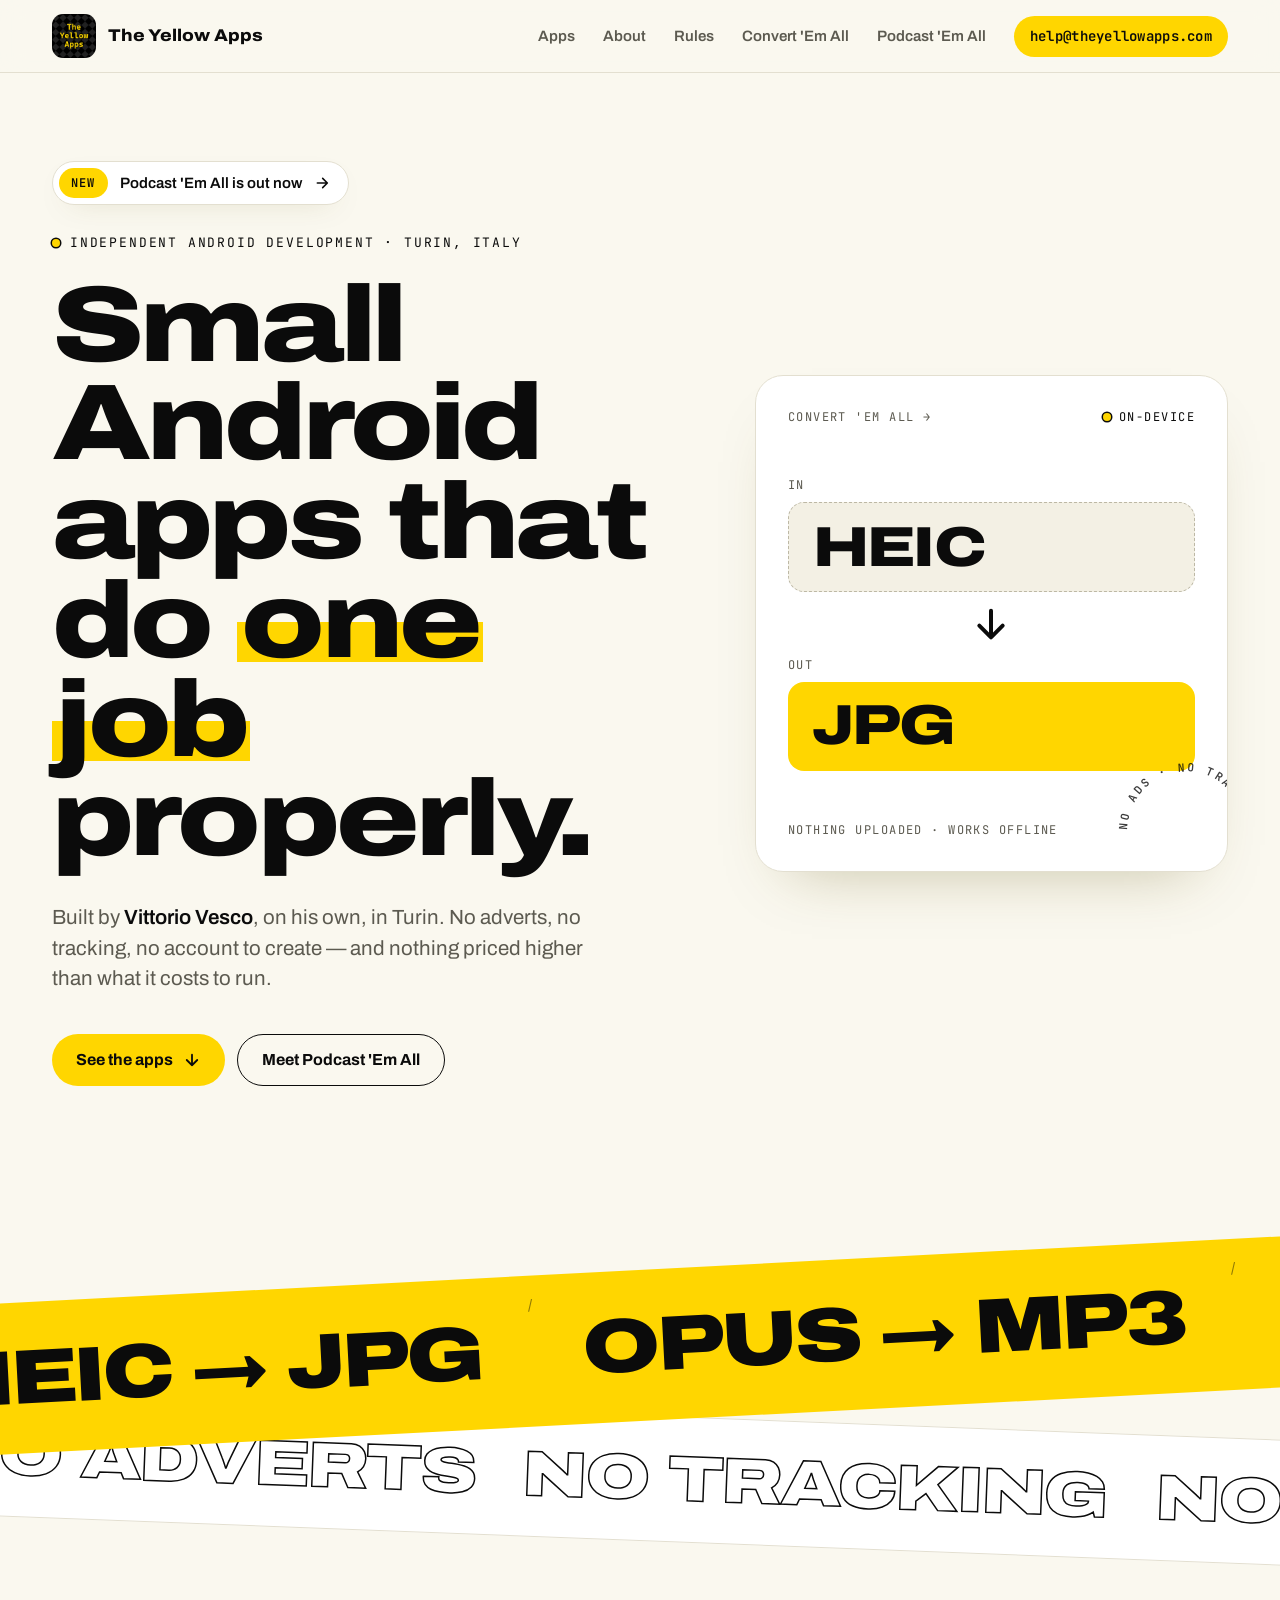
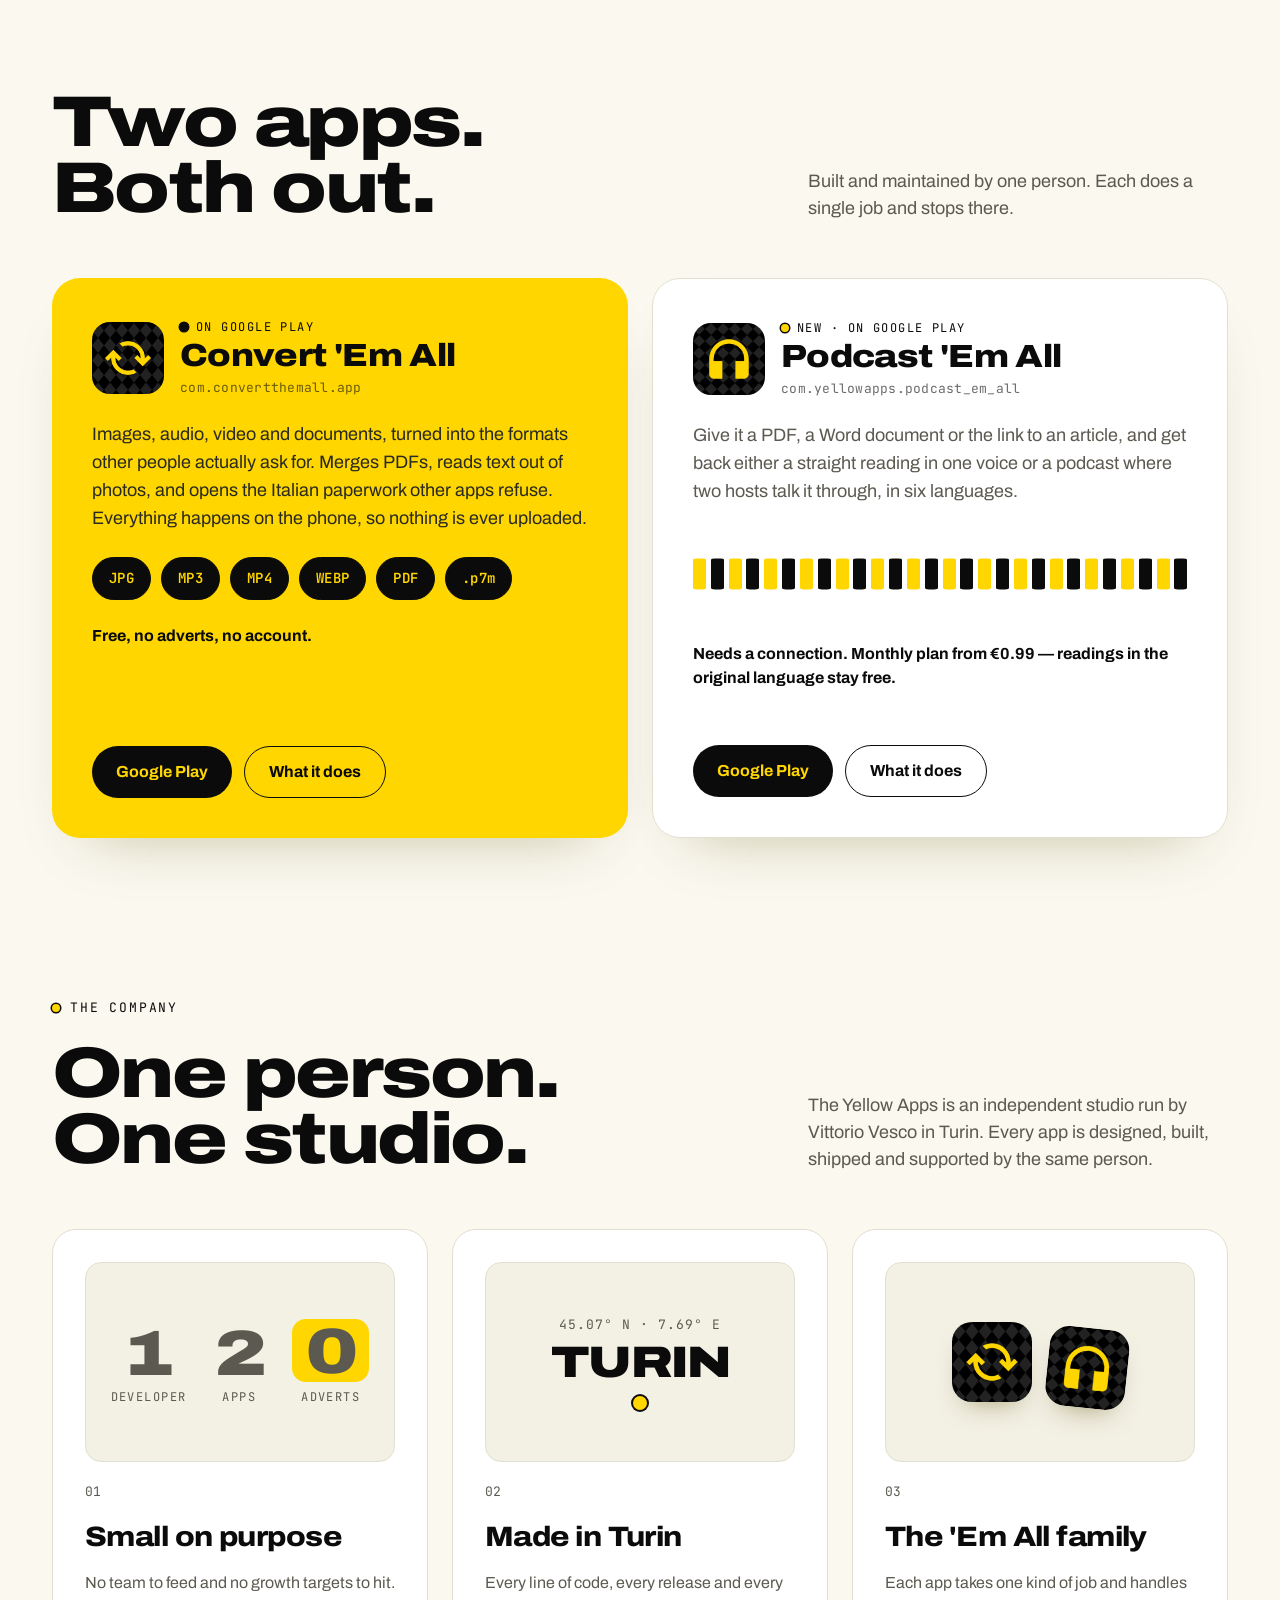
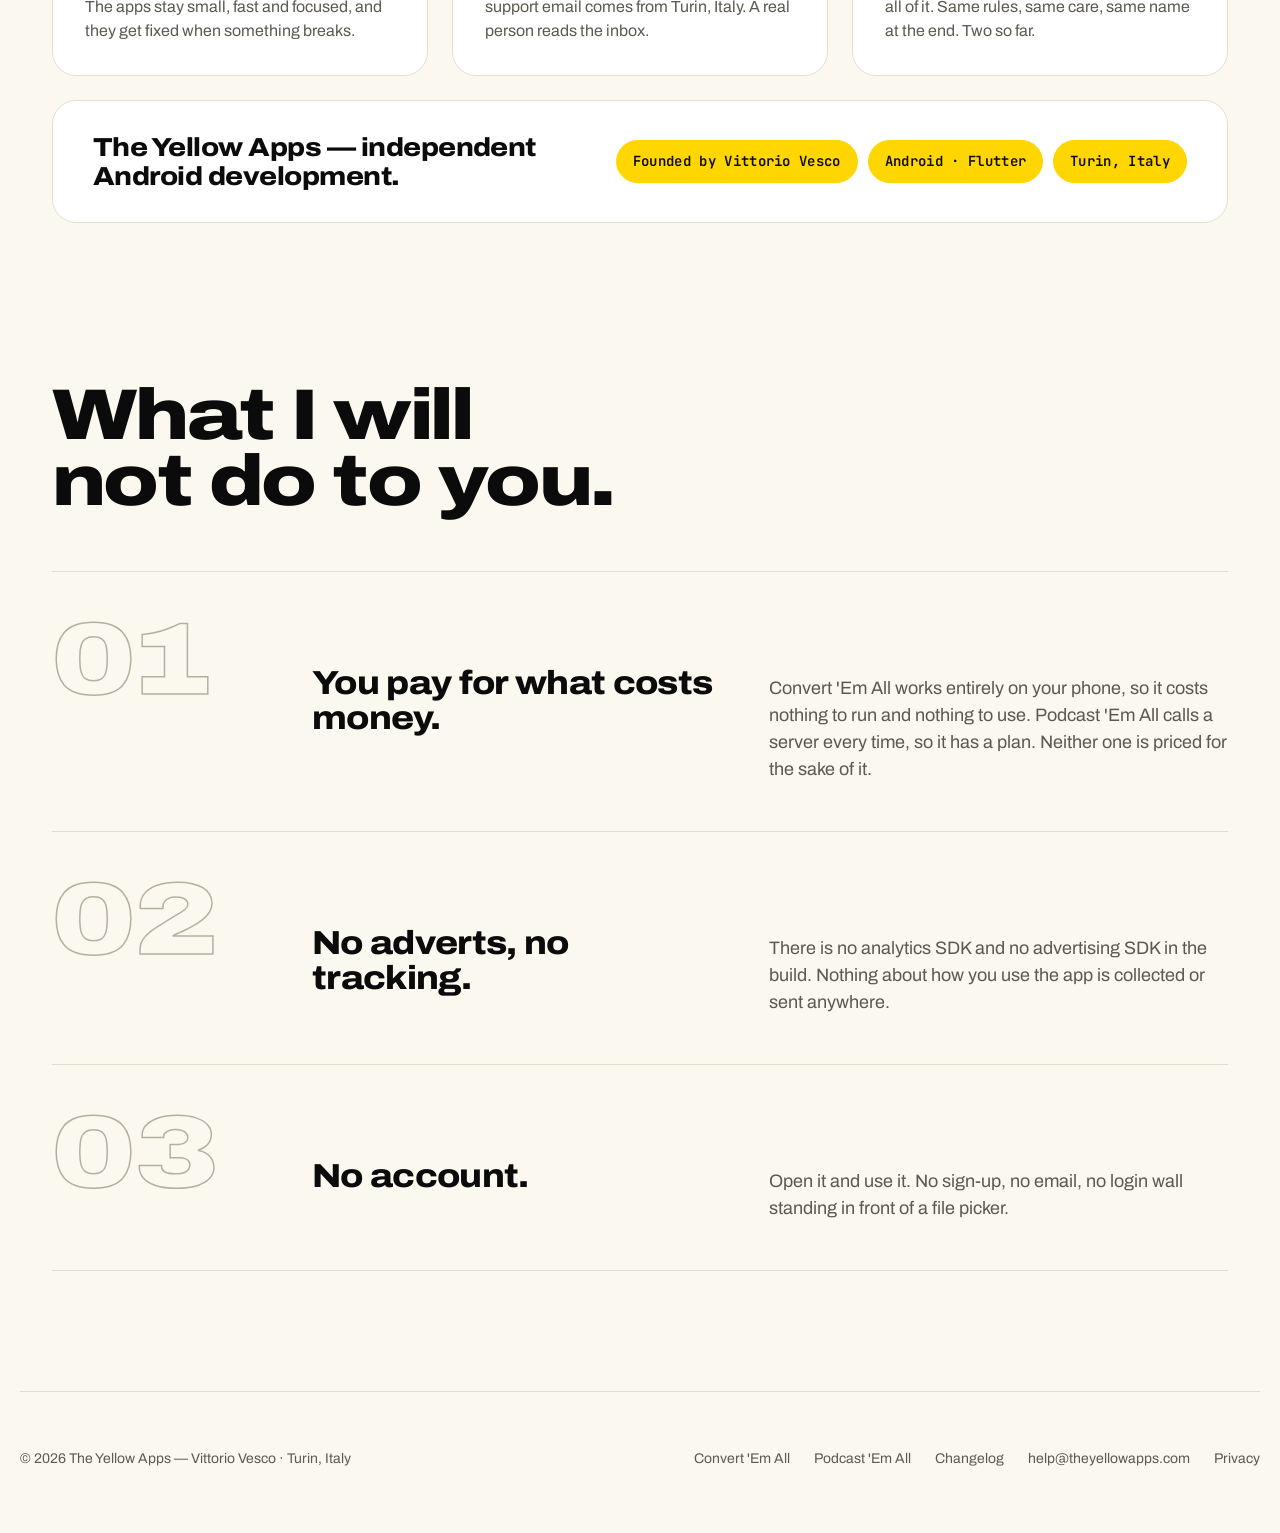
==== commit 826074c8: "Nav logo 34px -> 44px so the brand text is readable Co-Authored-By: Claude Opus 5.5 <noreply@anthrop" ====
--- a/index.html
+++ b/index.html
@@ -106,7 +106,7 @@
 .app-p{background:var(--card);border:1px solid var(--line)}
 .app-head{display:flex;align-items:center;gap:16px}
 .icon{width:72px;height:72px;border-radius:18px;flex:none;display:block;object-fit:cover}
-.brand-ic{width:34px;height:34px;border-radius:9px;display:block}
+.brand-ic{width:44px;height:44px;border-radius:11px;display:block}
 .status{font-size:12px;text-transform:uppercase;letter-spacing:.12em;display:flex;align-items:center;gap:8px;margin:0 0 4px}
 .app h3{margin:0;font-size:32px;font-weight:850;font-stretch:115%;letter-spacing:-.02em;line-height:1}
 .pkg{font-size:13px;opacity:.6;margin:6px 0 0}
@@ -235,7 +235,7 @@
 <header class="nav">
 <div class="wrap nav-in">
 <a class="brand" href="#top">
-<img class="brand-ic" src="/img/the-yellow-apps.png" width="34" height="34" alt="">
+<img class="brand-ic" src="/img/the-yellow-apps.png" width="44" height="44" alt="">
 <span>The Yellow Apps</span>
 </a>
 <nav class="links" aria-label="Main">
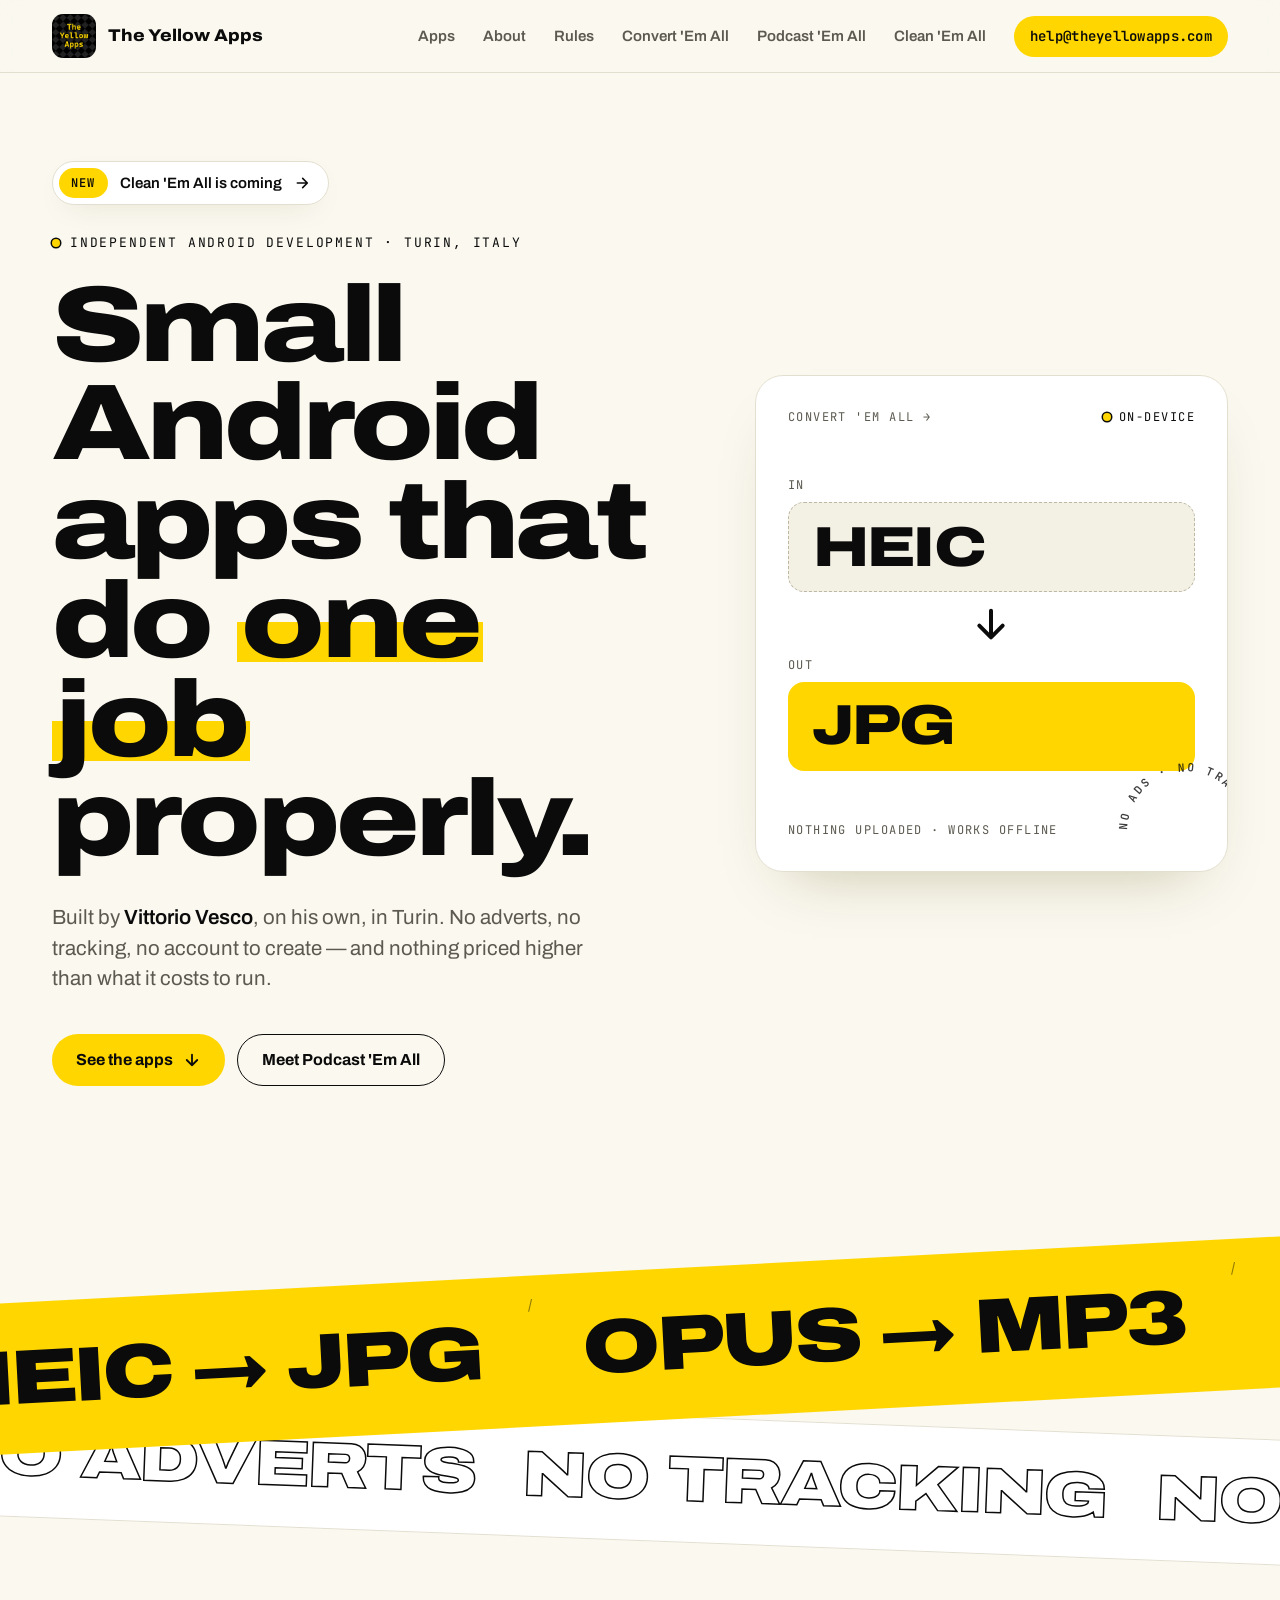
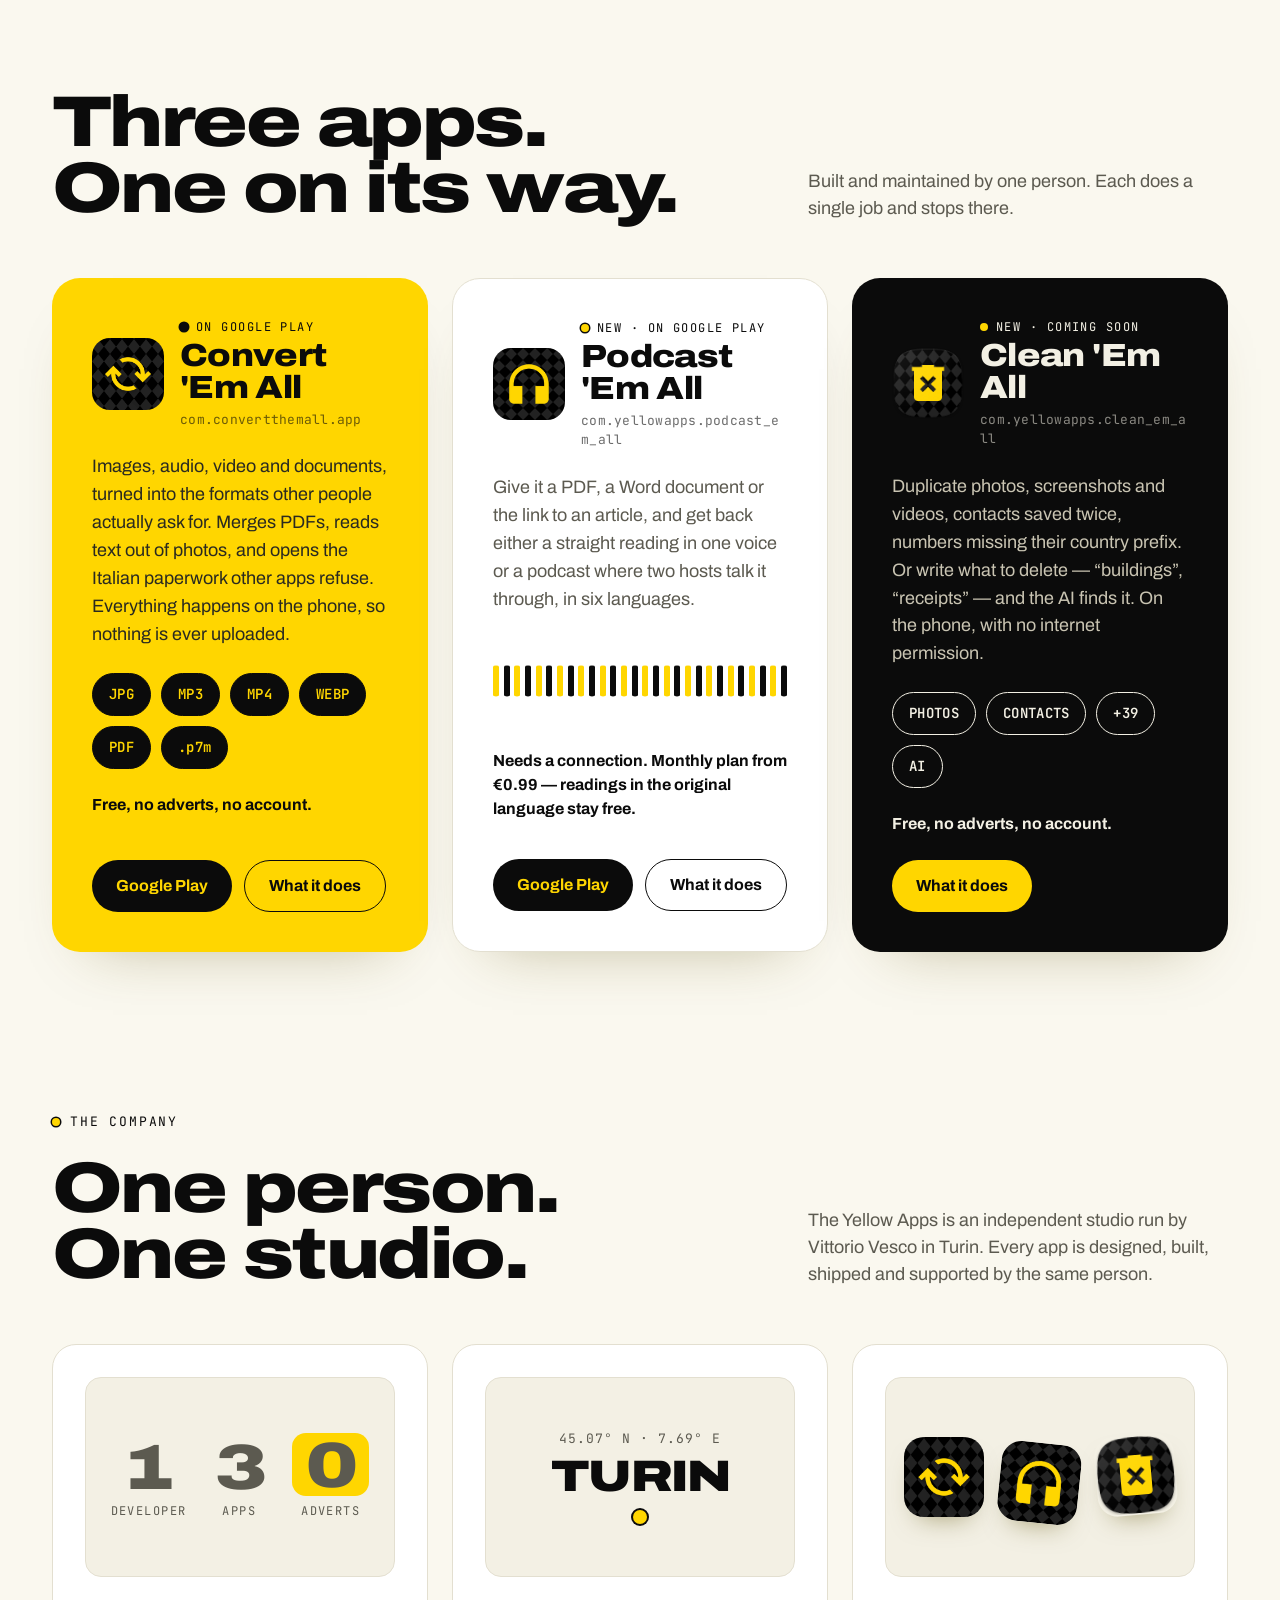
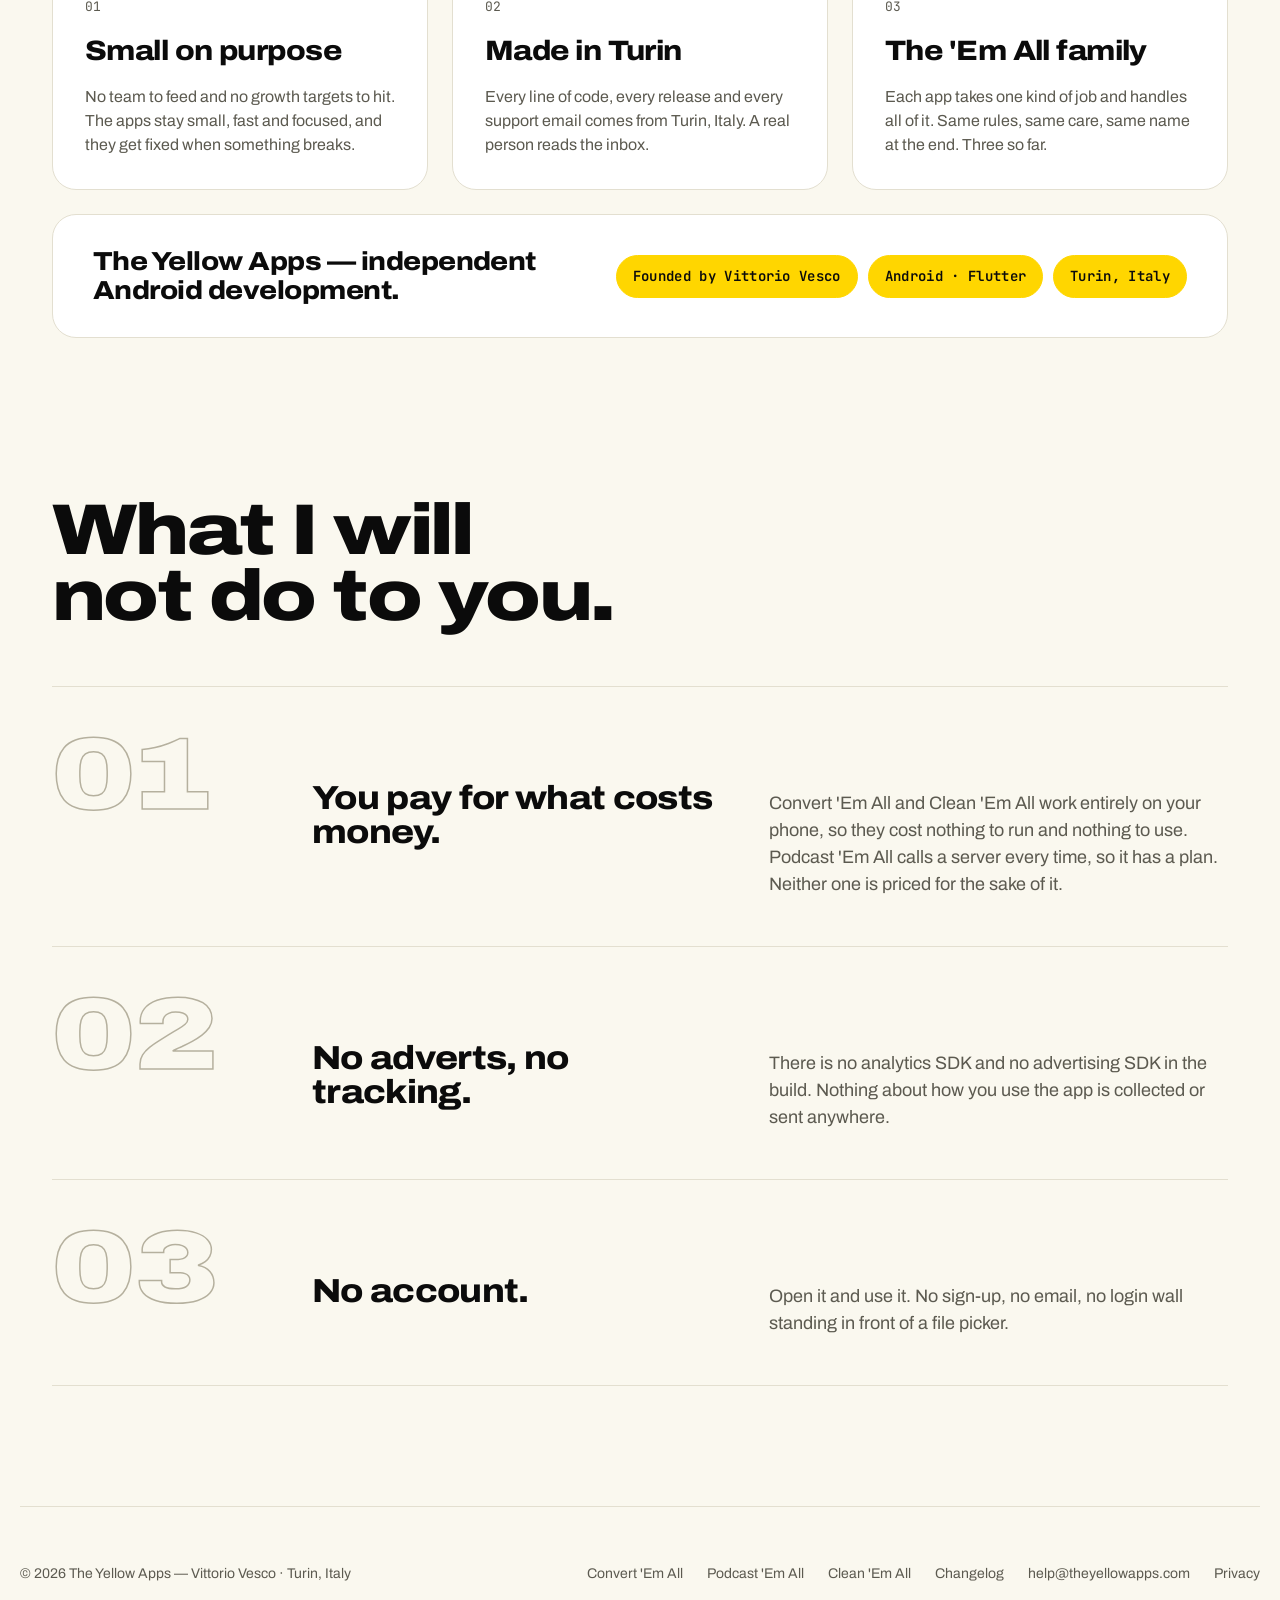
==== commit abac3aa0: "Clean 'Em All: product page and home slot - clean-em-all.html in the same system as the other app pa" ====
--- a/index.html
+++ b/index.html
@@ -4,12 +4,12 @@
 <meta charset="utf-8">
 <meta name="viewport" content="width=device-width, initial-scale=1">
 <title>The Yellow Apps — small Android apps that do one job properly</title>
-<meta name="description" content="The Yellow Apps is an independent Android developer in Italy. Convert 'Em All and Podcast 'Em All: small apps that do one job properly. No adverts, no tracking, no account to create.">
+<meta name="description" content="The Yellow Apps is an independent Android developer in Italy. Convert 'Em All, Podcast 'Em All and Clean 'Em All: small apps that do one job properly. No adverts, no tracking, no account to create.">
 <meta name="theme-color" content="#FAF8EF">
 <link rel="canonical" href="https://theyellowapps.com/">
 <meta property="og:type" content="website">
 <meta property="og:title" content="The Yellow Apps — small Android apps that do one job properly">
-<meta property="og:description" content="Convert 'Em All and Podcast 'Em All, both on Google Play. No adverts, no tracking, no account.">
+<meta property="og:description" content="Convert 'Em All, Podcast 'Em All and Clean 'Em All. No adverts, no tracking, no account.">
 <meta property="og:image" content="https://theyellowapps.com/og.png">
 <meta property="og:url" content="https://theyellowapps.com/">
 <meta name="twitter:card" content="summary_large_image">
@@ -99,7 +99,13 @@
 .sub{color:var(--mute);font-size:18px;max-width:420px;margin:0}
 
 /* apps */
-.apps{display:grid;grid-template-columns:repeat(2,minmax(0,1fr));gap:24px}
+.apps{display:grid;grid-template-columns:repeat(3,minmax(0,1fr));gap:24px}
+.app-k{background:var(--ink);color:#F3F0E4}
+.app-k .pkg{opacity:.55}
+.app-k p.desc{color:#C9C4B2}
+.app-k h3 a{color:#F3F0E4}
+.app-k .chip{border-color:#F3F0E4;color:#F3F0E4}
+@media (max-width:1180px){.apps{grid-template-columns:repeat(2,minmax(0,1fr))}.app-k{grid-column:1/-1;min-height:0}}
 .app{border-radius:28px;padding:40px;display:flex;flex-direction:column;gap:24px;min-height:560px;position:relative;overflow:hidden;transition:transform .4s cubic-bezier(.2,.8,.2,1);box-shadow:0 30px 60px -40px rgba(90,77,0,.4)}
 .app:hover{transform:translateY(-6px)}
 .app-c{background:var(--y);color:var(--ink)}
@@ -109,7 +115,7 @@
 .brand-ic{width:44px;height:44px;border-radius:11px;display:block}
 .status{font-size:12px;text-transform:uppercase;letter-spacing:.12em;display:flex;align-items:center;gap:8px;margin:0 0 4px}
 .app h3{margin:0;font-size:32px;font-weight:850;font-stretch:115%;letter-spacing:-.02em;line-height:1}
-.pkg{font-size:13px;opacity:.6;margin:6px 0 0}
+.pkg{font-size:13px;opacity:.6;margin:6px 0 0;overflow-wrap:anywhere}
 .app p.desc{margin:0;font-size:18px;line-height:1.55}
 .app-c p.desc{color:#2A2A20}
 .app-p p.desc{color:var(--mute)}
@@ -143,6 +149,7 @@
 .duo{display:flex;gap:16px}
 .duo img{width:80px;height:80px;border-radius:20px;box-shadow:0 14px 26px -14px rgba(90,77,0,.5);display:block}
 .duo img:nth-child(2){transform:rotate(6deg) translateY(6px)}
+.duo img:nth-child(3){transform:rotate(-5deg) translateY(-2px)}
 .mlink{color:var(--mute);text-decoration:none}.mlink:hover{color:var(--ink);text-decoration:underline}
 .tlink{color:inherit;text-decoration:none;background:linear-gradient(currentColor,currentColor) 0 100%/0% 3px no-repeat;transition:background-size .35s cubic-bezier(.2,.8,.2,1)}
 .tlink:hover{color:inherit;background-size:100% 3px}
@@ -244,6 +251,7 @@
 <a class="l" href="#rules">Rules</a>
 <a class="l" href="https://theyellowapps.com/convert-em-all.html">Convert 'Em All</a>
 <a class="l" href="https://theyellowapps.com/podcast-em-all.html">Podcast 'Em All</a>
+<a class="l" href="https://theyellowapps.com/clean-em-all.html">Clean 'Em All</a>
 <a class="mailnav mono" href="mailto:help@theyellowapps.com">help@theyellowapps.com</a>
 </nav>
 </div>
@@ -253,9 +261,9 @@
 <section class="hero">
 <div class="wrap hero-grid">
 <div>
-<a class="news" href="https://theyellowapps.com/podcast-em-all.html">
+<a class="news" href="https://theyellowapps.com/clean-em-all.html">
 <span class="news-tag mono">New</span>
-<span>Podcast 'Em All is out now</span>
+<span>Clean 'Em All is coming</span>
 <svg width="16" height="16" viewBox="0 0 24 24" fill="none" stroke="currentColor" stroke-width="2.4" stroke-linecap="round" stroke-linejoin="round" aria-hidden="true"><path d="M5 12h14M13 5l7 7-7 7"></path></svg>
 </a>
 <p class="eyebrow mono"><span class="dot"></span>Independent Android development · Turin, Italy</p>
@@ -315,7 +323,7 @@
 <section class="sec" id="apps">
 <div class="wrap">
 <div class="sec-head rv">
-<h2 class="display h2">Two apps.<br>Both out.</h2>
+<h2 class="display h2">Three apps.<br>One on its way.</h2>
 <p class="sub">Built and maintained by one person. Each does a single job and stops there.</p>
 </div>
 <div class="apps">
@@ -358,6 +366,25 @@
 <a class="btn btn-ok" href="https://theyellowapps.com/podcast-em-all.html">What it does</a>
 </div>
 </article>
+
+<article class="app app-k rv">
+<div class="app-head">
+<img class="icon" src="img/clean-em-all.png" width="72" height="72" alt="Clean 'Em All icon">
+<div>
+<p class="status mono"><span class="dot"></span>New · Coming soon</p>
+<h3><a class="tlink" href="https://theyellowapps.com/clean-em-all.html">Clean 'Em All</a></h3>
+<p class="pkg mono">com.yellowapps.clean_em_all</p>
+</div>
+</div>
+<p class="desc">Duplicate photos, screenshots and videos, contacts saved twice, numbers missing their country prefix. Or write what to delete — “buildings”, “receipts” — and the AI finds it. On the phone, with no internet permission.</p>
+<div class="chips mono">
+<span class="chip">PHOTOS</span><span class="chip">CONTACTS</span><span class="chip">+39</span><span class="chip">AI</span>
+</div>
+<p class="fact">Free, no adverts, no account.</p>
+<div class="app-foot">
+<a class="btn btn-y" href="https://theyellowapps.com/clean-em-all.html">What it does</a>
+</div>
+</article>
 </div>
 </div>
 </section>
@@ -374,7 +401,7 @@
 <div class="feats">
 <article class="feat rv">
 <div class="stage" aria-hidden="true">
-<div class="stats"><p><b>1</b><span class="mono">developer</span></p><p><b>2</b><span class="mono">apps</span></p><p class="z"><b>0</b><span class="mono">adverts</span></p></div>
+<div class="stats"><p><b>1</b><span class="mono">developer</span></p><p><b>3</b><span class="mono">apps</span></p><p class="z"><b>0</b><span class="mono">adverts</span></p></div>
 </div>
 <span class="n mono">01</span>
 <h3>Small on purpose</h3>
@@ -397,11 +424,12 @@
 <div class="duo">
 <img src="img/convert-em-all.png" width="80" height="80" alt="">
 <img src="img/podcast-em-all.png" width="80" height="80" alt="">
+<img src="img/clean-em-all.png" width="80" height="80" alt="">
 </div>
 </div>
 <span class="n mono">03</span>
 <h3>The 'Em All family</h3>
-<p>Each app takes one kind of job and handles all of it. Same rules, same care, same name at the end. Two so far.</p>
+<p>Each app takes one kind of job and handles all of it. Same rules, same care, same name at the end. Three so far.</p>
 </article>
 </div>
 <div class="paper rv">
@@ -422,7 +450,7 @@
 <div class="rule rv">
 <span class="num">01</span>
 <h3>You pay for what costs money.</h3>
-<p>Convert 'Em All works entirely on your phone, so it costs nothing to run and nothing to use. Podcast 'Em All calls a server every time, so it has a plan. Neither one is priced for the sake of it.</p>
+<p>Convert 'Em All and Clean 'Em All work entirely on your phone, so they cost nothing to run and nothing to use. Podcast 'Em All calls a server every time, so it has a plan. Neither one is priced for the sake of it.</p>
 </div>
 <div class="rule rv">
 <span class="num">02</span>
@@ -445,6 +473,7 @@
 <nav aria-label="Footer">
 <a href="https://theyellowapps.com/convert-em-all.html">Convert 'Em All</a>
 <a href="https://theyellowapps.com/podcast-em-all.html">Podcast 'Em All</a>
+<a href="https://theyellowapps.com/clean-em-all.html">Clean 'Em All</a>
 <a href="https://theyellowapps.com/changelog.html">Changelog</a>
 <a href="mailto:help@theyellowapps.com">help@theyellowapps.com</a>
 <a href="privacy/">Privacy</a>
@@ -501,7 +530,13 @@
      "position": 2,
      "url": "https://theyellowapps.com/podcast-em-all.html",
      "name": "Podcast 'Em All"
-    }
+    },
+     {
+      "@type": "ListItem",
+      "position": 3,
+      "url": "https://theyellowapps.com/clean-em-all.html",
+      "name": "Clean 'Em All"
+     }
    ]
   }
  ]
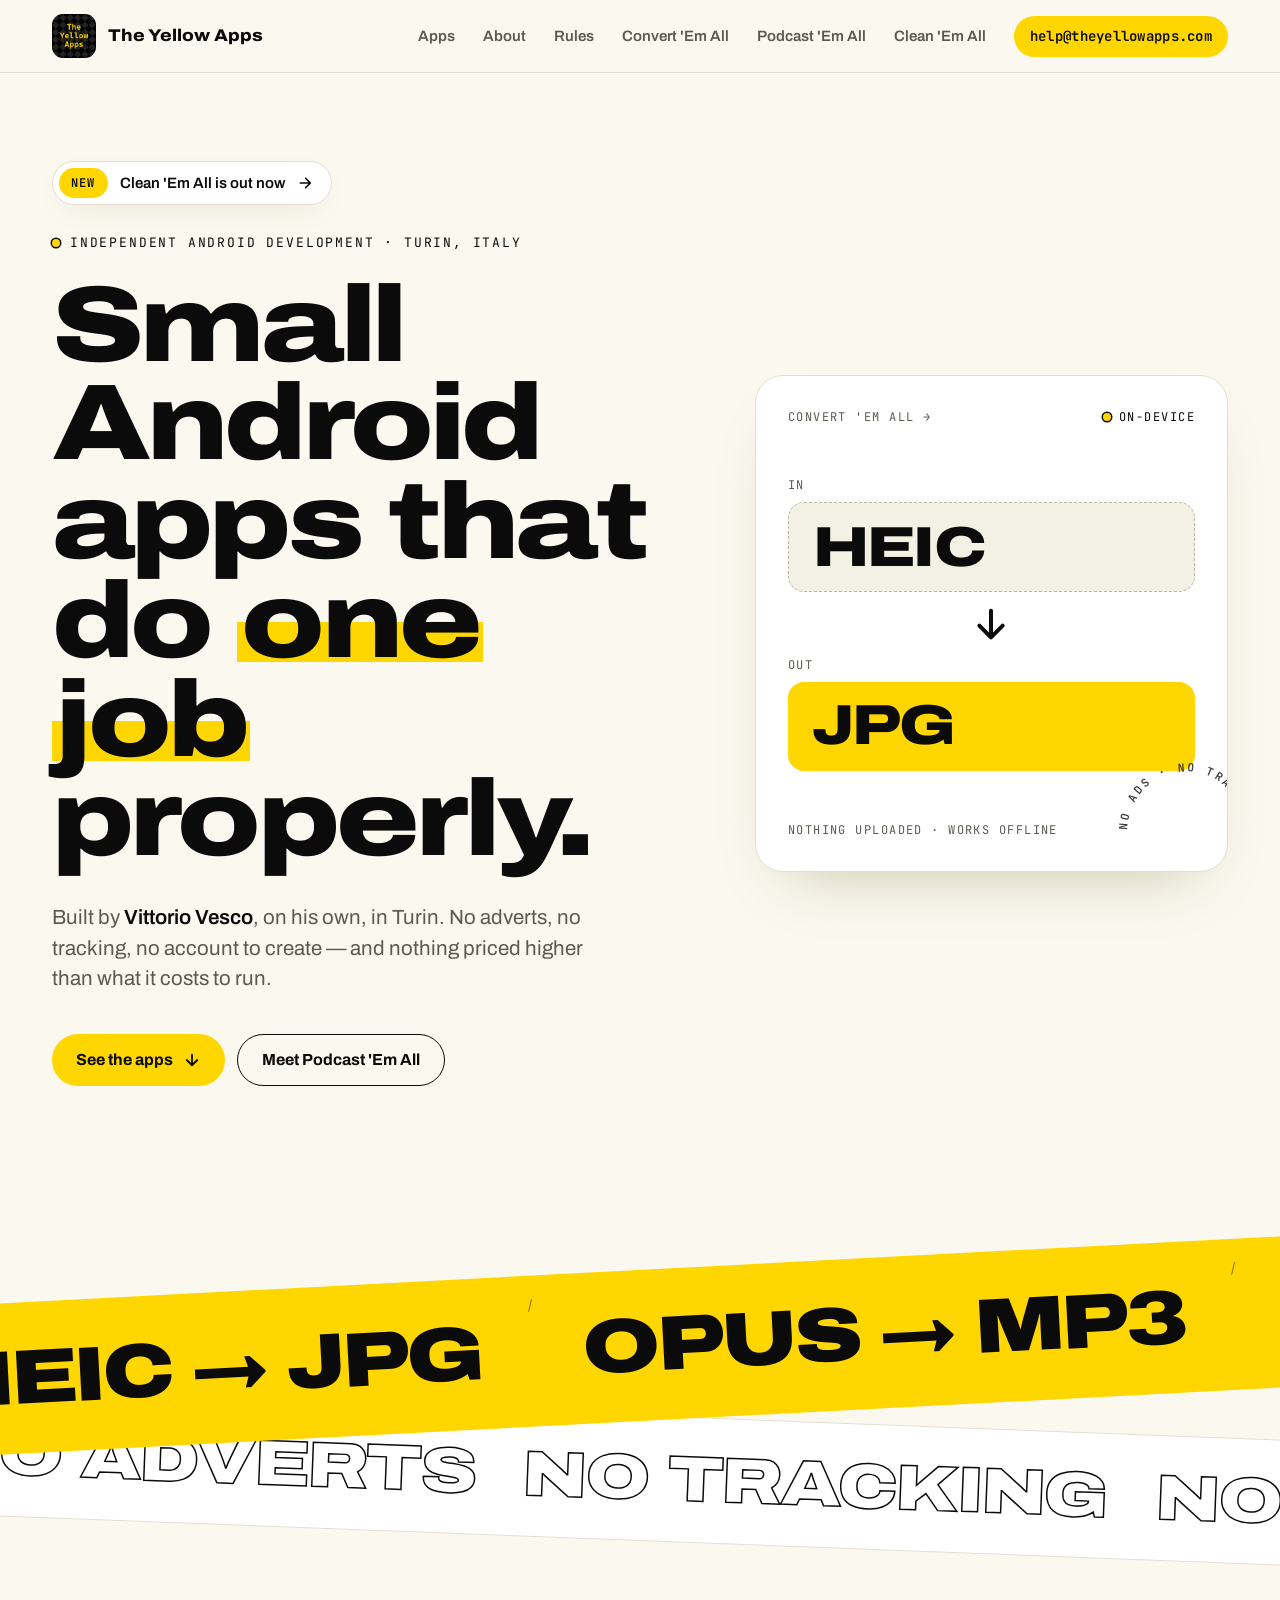
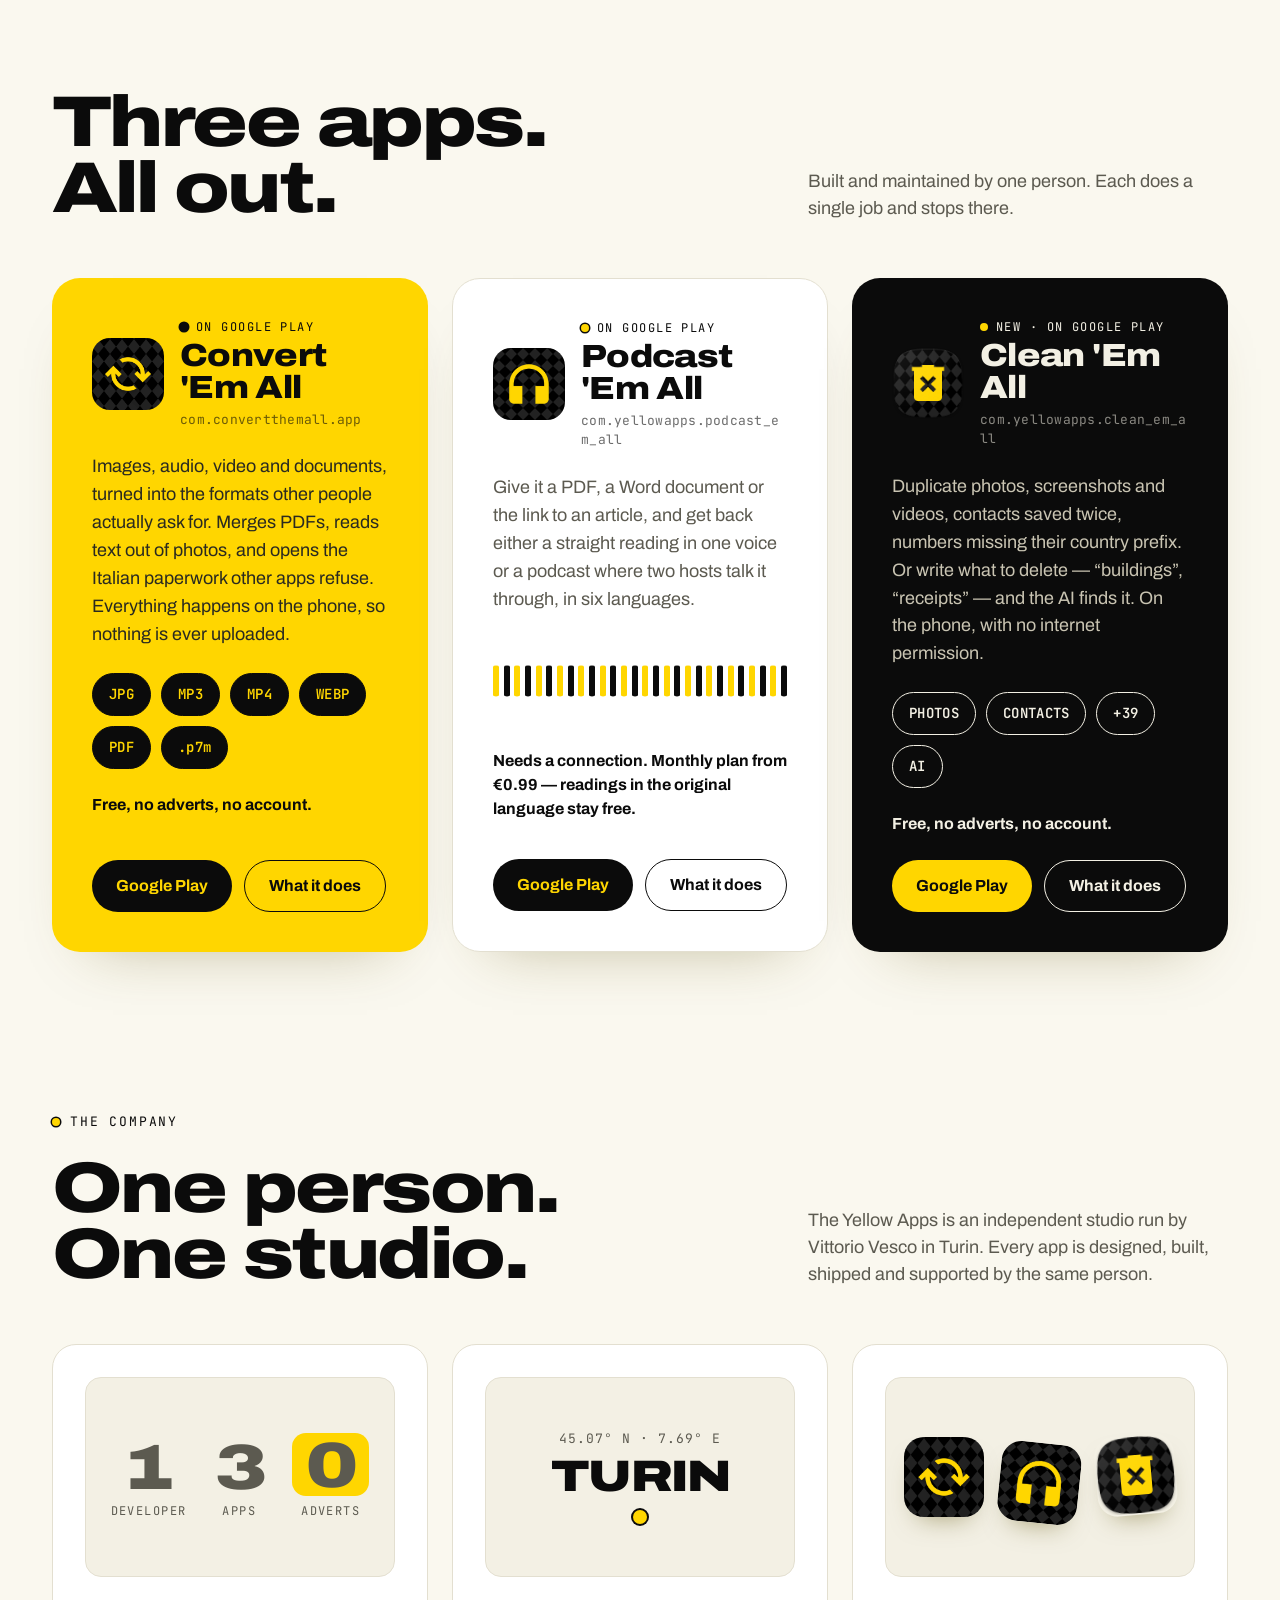
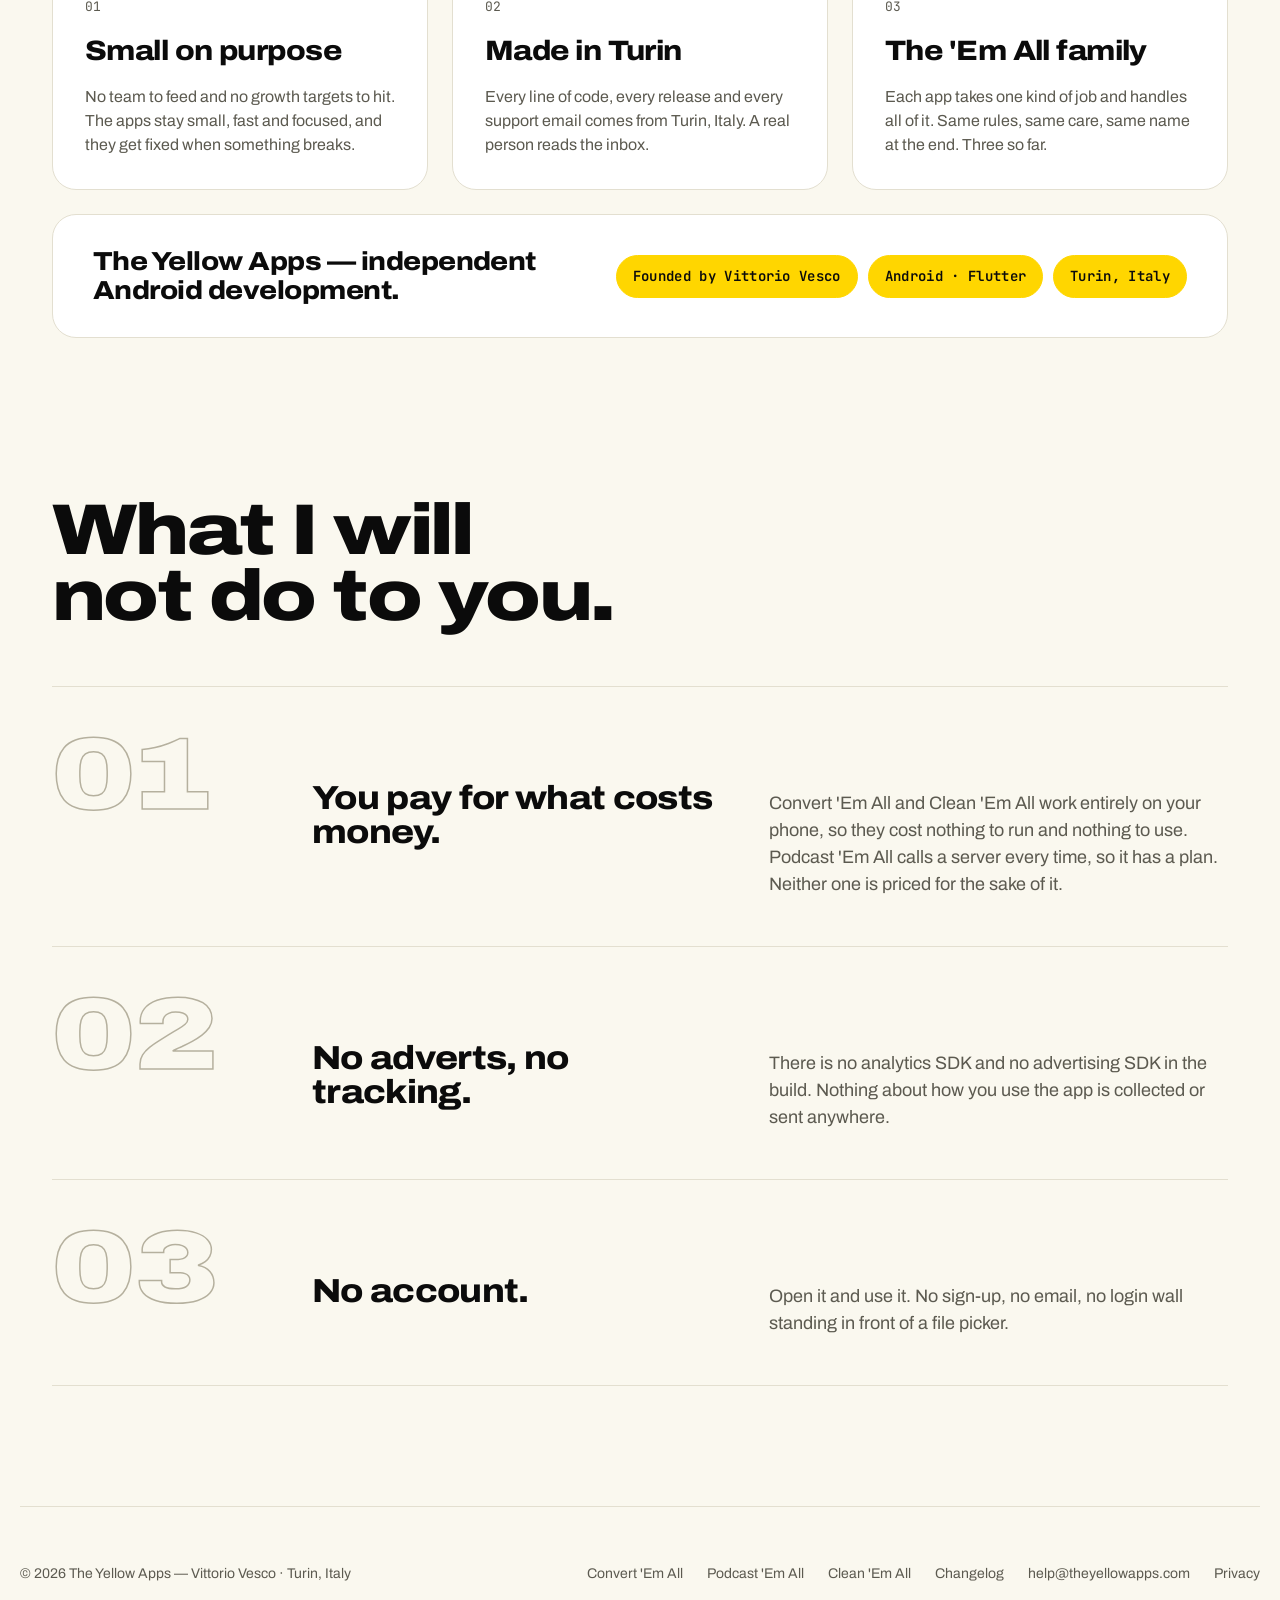
==== commit c5c6a3e4: "Clean 'Em All is live: Google Play buttons and status Co-Authored-By: Claude Opus 5.5 <noreply@anthr" ====
--- a/index.html
+++ b/index.html
@@ -105,6 +105,7 @@
 .app-k p.desc{color:#C9C4B2}
 .app-k h3 a{color:#F3F0E4}
 .app-k .chip{border-color:#F3F0E4;color:#F3F0E4}
+.btn-ol{border:1.5px solid #F3F0E4;color:#F3F0E4}.btn-ol:hover{background:#F3F0E4;color:var(--ink)}
 @media (max-width:1180px){.apps{grid-template-columns:repeat(2,minmax(0,1fr))}.app-k{grid-column:1/-1;min-height:0}}
 .app{border-radius:28px;padding:40px;display:flex;flex-direction:column;gap:24px;min-height:560px;position:relative;overflow:hidden;transition:transform .4s cubic-bezier(.2,.8,.2,1);box-shadow:0 30px 60px -40px rgba(90,77,0,.4)}
 .app:hover{transform:translateY(-6px)}
@@ -263,7 +264,7 @@
 <div>
 <a class="news" href="https://theyellowapps.com/clean-em-all.html">
 <span class="news-tag mono">New</span>
-<span>Clean 'Em All is coming</span>
+<span>Clean 'Em All is out now</span>
 <svg width="16" height="16" viewBox="0 0 24 24" fill="none" stroke="currentColor" stroke-width="2.4" stroke-linecap="round" stroke-linejoin="round" aria-hidden="true"><path d="M5 12h14M13 5l7 7-7 7"></path></svg>
 </a>
 <p class="eyebrow mono"><span class="dot"></span>Independent Android development · Turin, Italy</p>
@@ -323,7 +324,7 @@
 <section class="sec" id="apps">
 <div class="wrap">
 <div class="sec-head rv">
-<h2 class="display h2">Three apps.<br>One on its way.</h2>
+<h2 class="display h2">Three apps.<br>All out.</h2>
 <p class="sub">Built and maintained by one person. Each does a single job and stops there.</p>
 </div>
 <div class="apps">
@@ -351,7 +352,7 @@
 <div class="app-head">
 <img class="icon" src="img/podcast-em-all.png" width="72" height="72" alt="Podcast 'Em All icon">
 <div>
-<p class="status mono"><span class="dot"></span>New · On Google Play</p>
+<p class="status mono"><span class="dot"></span>On Google Play</p>
 <h3><a class="tlink" href="https://theyellowapps.com/podcast-em-all.html">Podcast 'Em All</a></h3>
 <p class="pkg mono">com.yellowapps.podcast_em_all</p>
 </div>
@@ -371,7 +372,7 @@
 <div class="app-head">
 <img class="icon" src="img/clean-em-all.png" width="72" height="72" alt="Clean 'Em All icon">
 <div>
-<p class="status mono"><span class="dot"></span>New · Coming soon</p>
+<p class="status mono"><span class="dot"></span>New · On Google Play</p>
 <h3><a class="tlink" href="https://theyellowapps.com/clean-em-all.html">Clean 'Em All</a></h3>
 <p class="pkg mono">com.yellowapps.clean_em_all</p>
 </div>
@@ -382,7 +383,8 @@
 </div>
 <p class="fact">Free, no adverts, no account.</p>
 <div class="app-foot">
-<a class="btn btn-y" href="https://theyellowapps.com/clean-em-all.html">What it does</a>
+<a class="btn btn-y" href="https://play.google.com/store/apps/details?id=com.yellowapps.clean_em_all">Google Play</a>
+<a class="btn btn-ol" href="https://theyellowapps.com/clean-em-all.html">What it does</a>
 </div>
 </article>
 </div>
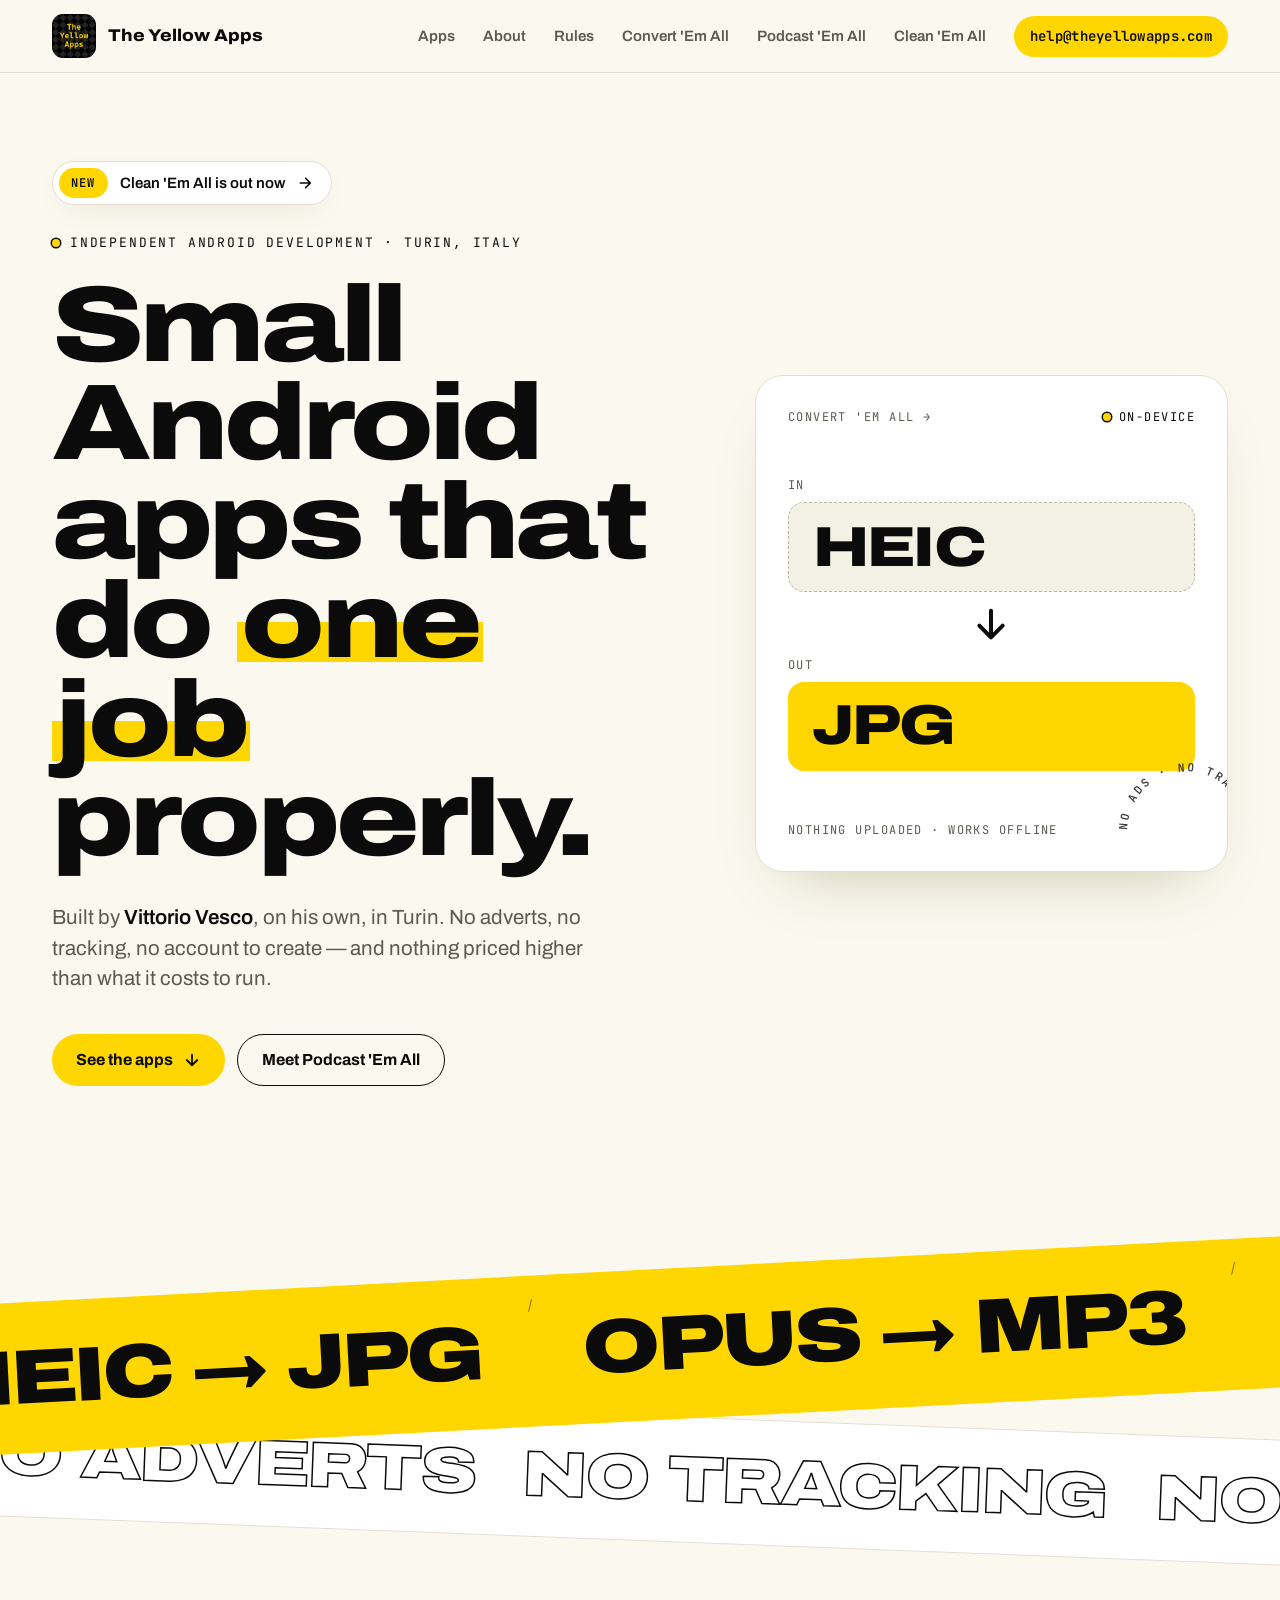
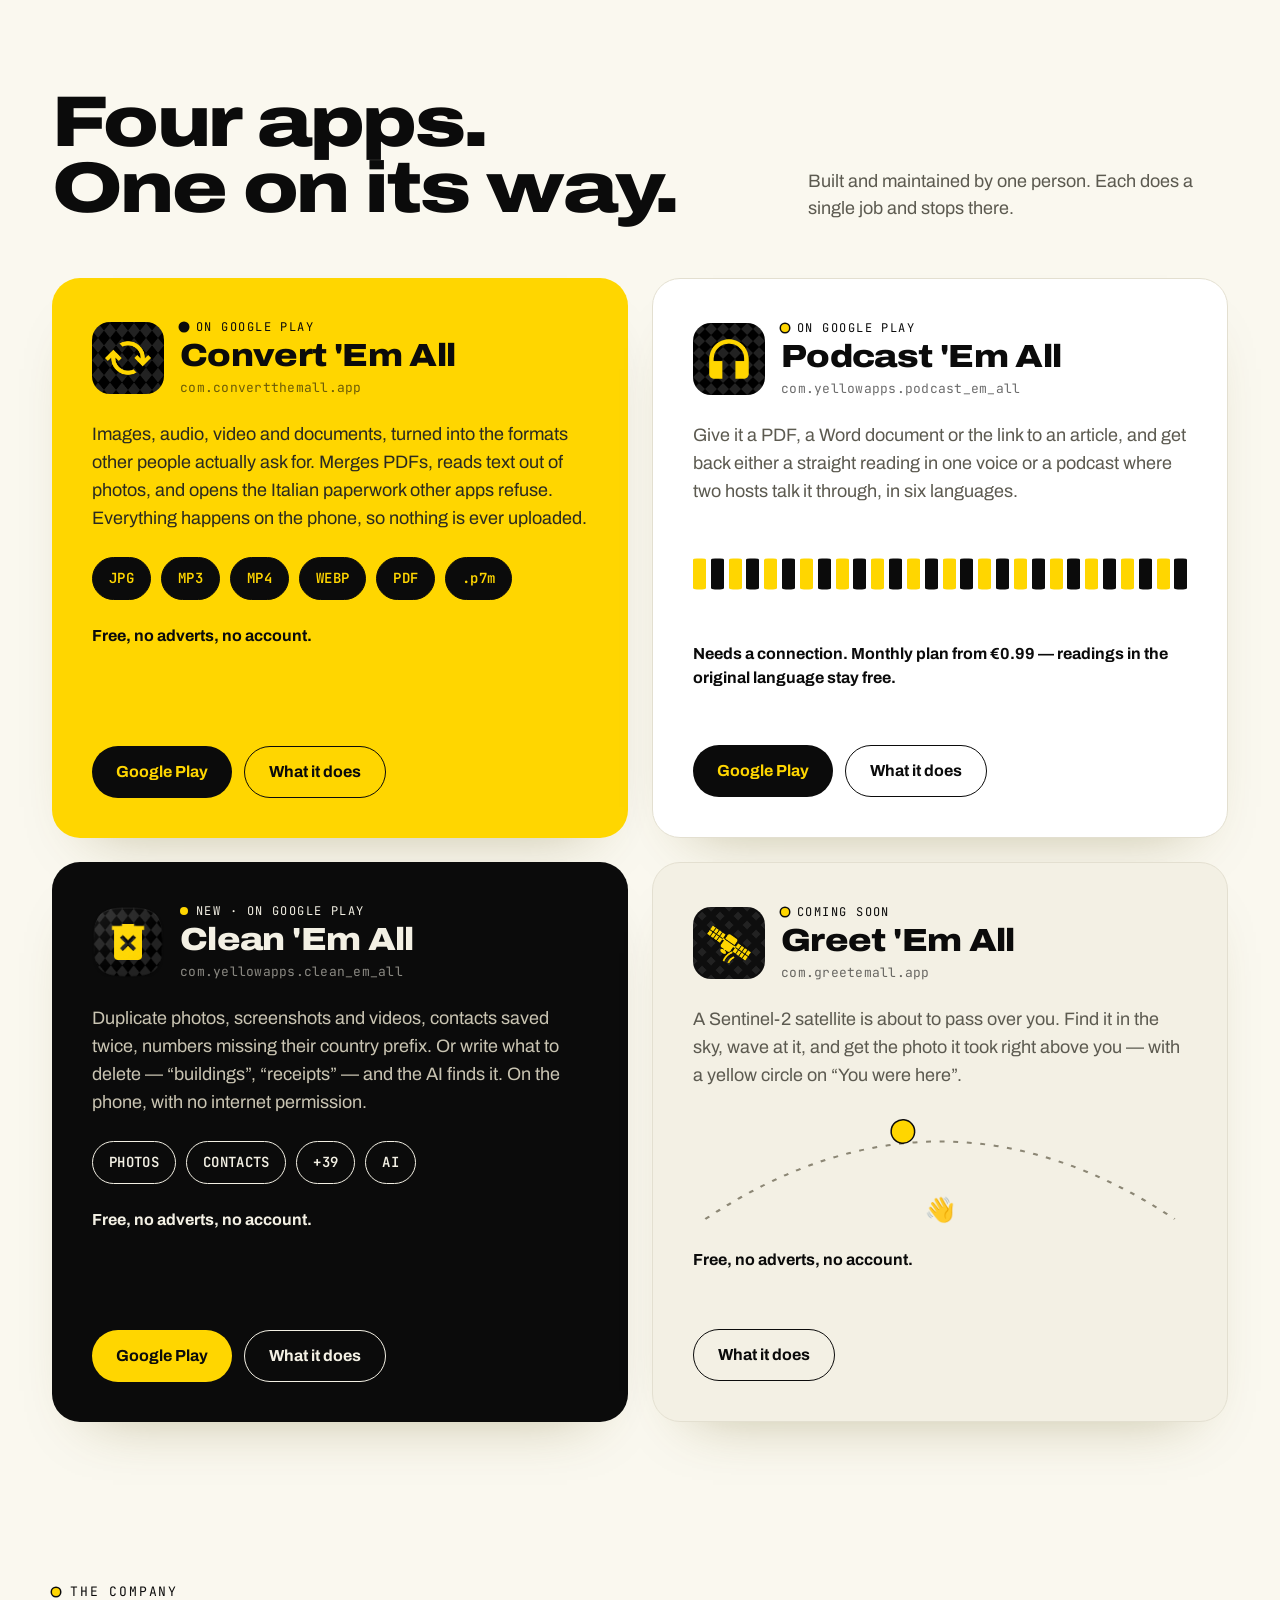
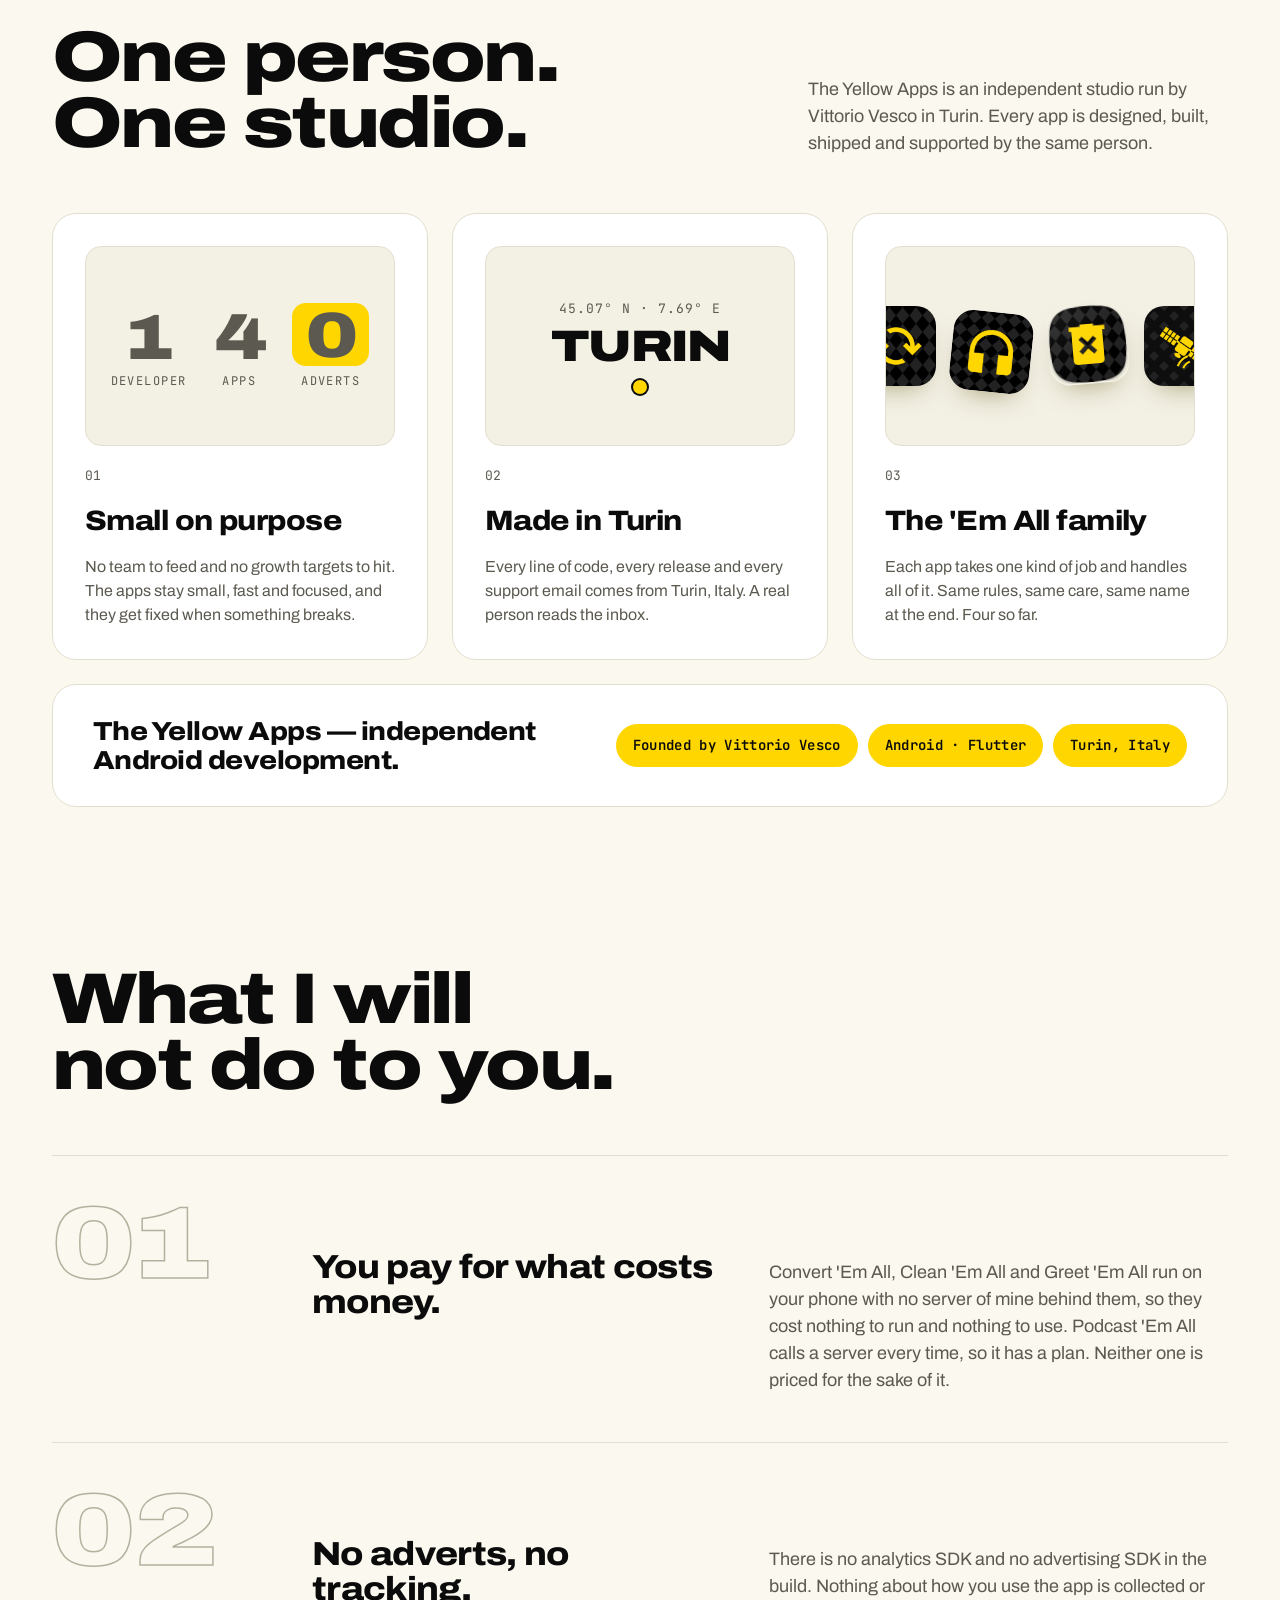
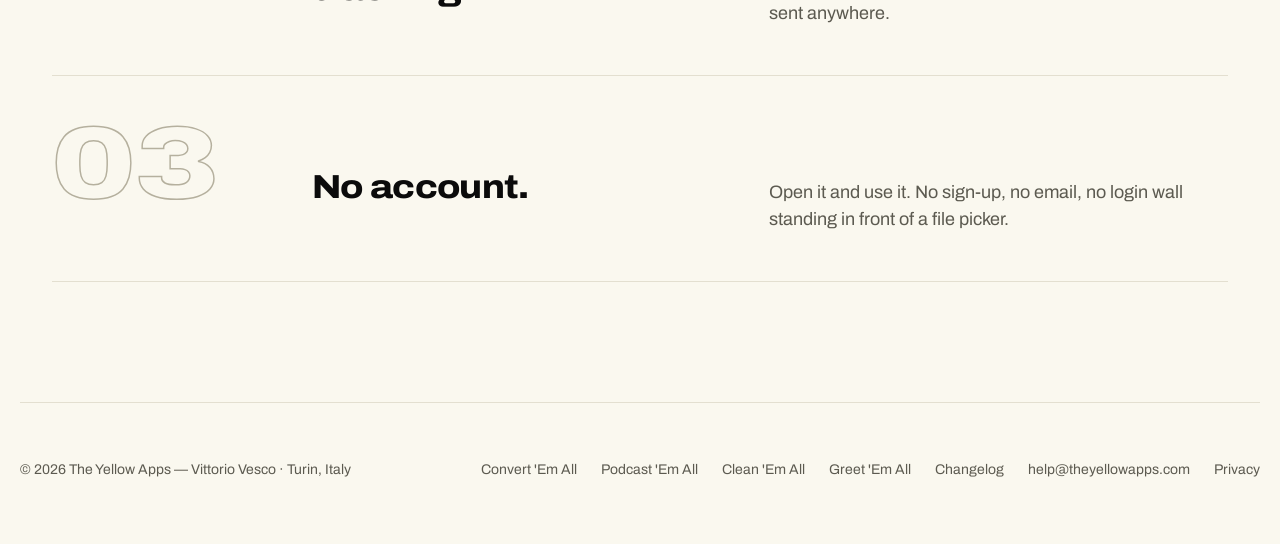
==== commit 346d45ac: "Greet 'Em All: product page and home slot (coming soon) - greet-em-all.html: animated pass across th" ====
--- a/index.html
+++ b/index.html
@@ -4,7 +4,7 @@
 <meta charset="utf-8">
 <meta name="viewport" content="width=device-width, initial-scale=1">
 <title>The Yellow Apps — small Android apps that do one job properly</title>
-<meta name="description" content="The Yellow Apps is an independent Android developer in Italy. Convert 'Em All, Podcast 'Em All and Clean 'Em All: small apps that do one job properly. No adverts, no tracking, no account to create.">
+<meta name="description" content="The Yellow Apps is an independent Android developer in Italy. Convert 'Em All, Podcast 'Em All, Clean 'Em All and Greet 'Em All: small apps that do one job properly. No adverts, no tracking, no account to create.">
 <meta name="theme-color" content="#FAF8EF">
 <link rel="canonical" href="https://theyellowapps.com/">
 <meta property="og:type" content="website">
@@ -99,14 +99,21 @@
 .sub{color:var(--mute);font-size:18px;max-width:420px;margin:0}
 
 /* apps */
-.apps{display:grid;grid-template-columns:repeat(3,minmax(0,1fr));gap:24px}
+.apps{display:grid;grid-template-columns:repeat(2,minmax(0,1fr));gap:24px}
 .app-k{background:var(--ink);color:#F3F0E4}
 .app-k .pkg{opacity:.55}
 .app-k p.desc{color:#C9C4B2}
 .app-k h3 a{color:#F3F0E4}
 .app-k .chip{border-color:#F3F0E4;color:#F3F0E4}
 .btn-ol{border:1.5px solid #F3F0E4;color:#F3F0E4}.btn-ol:hover{background:#F3F0E4;color:var(--ink)}
-@media (max-width:1180px){.apps{grid-template-columns:repeat(2,minmax(0,1fr))}.app-k{grid-column:1/-1;min-height:0}}
+.app-g{background:var(--stage);border:1px solid var(--line)}
+.app-g p.desc{color:var(--mute)}
+.orbit{position:relative;height:110px}
+.orbit svg{position:absolute;inset:0;width:100%;height:100%}
+.osat{position:absolute;left:0;top:0;width:22px;height:22px;margin:-11px 0 0 -11px;border-radius:50%;background:var(--y);box-shadow:0 0 0 1.5px var(--ink);offset-path:path("M 10 105 Q 200 -50 390 105");offset-distance:55%}
+.ome{position:absolute;left:50%;bottom:-4px;transform:translateX(-50%);font-size:24px}
+@media (prefers-reduced-motion:no-preference){.motion-on .osat{animation:opass 7s linear infinite}}
+@keyframes opass{0%{offset-distance:0%;opacity:0}8%,92%{opacity:1}100%{offset-distance:100%;opacity:0}}
 .app{border-radius:28px;padding:40px;display:flex;flex-direction:column;gap:24px;min-height:560px;position:relative;overflow:hidden;transition:transform .4s cubic-bezier(.2,.8,.2,1);box-shadow:0 30px 60px -40px rgba(90,77,0,.4)}
 .app:hover{transform:translateY(-6px)}
 .app-c{background:var(--y);color:var(--ink)}
@@ -324,7 +331,7 @@
 <section class="sec" id="apps">
 <div class="wrap">
 <div class="sec-head rv">
-<h2 class="display h2">Three apps.<br>All out.</h2>
+<h2 class="display h2">Four apps.<br>One on its way.</h2>
 <p class="sub">Built and maintained by one person. Each does a single job and stops there.</p>
 </div>
 <div class="apps">
@@ -387,6 +394,23 @@
 <a class="btn btn-ol" href="https://theyellowapps.com/clean-em-all.html">What it does</a>
 </div>
 </article>
+
+<article class="app app-g rv">
+<div class="app-head">
+<img class="icon" src="img/greet-em-all.png" width="72" height="72" alt="Greet 'Em All icon">
+<div>
+<p class="status mono"><span class="dot"></span>Coming soon</p>
+<h3><a class="tlink" href="https://theyellowapps.com/greet-em-all.html">Greet 'Em All</a></h3>
+<p class="pkg mono">com.greetemall.app</p>
+</div>
+</div>
+<p class="desc">A Sentinel-2 satellite is about to pass over you. Find it in the sky, wave at it, and get the photo it took right above you — with a yellow circle on “You were here”.</p>
+<div class="orbit" aria-hidden="true"><svg viewBox="0 0 400 110" preserveAspectRatio="none"><path d="M 10 105 Q 200 -50 390 105" fill="none" stroke="#8C8775" stroke-width="2" stroke-dasharray="4 7"/></svg><span class="osat"></span><span class="ome">👋</span></div>
+<p class="fact">Free, no adverts, no account.</p>
+<div class="app-foot">
+<a class="btn btn-ok" href="https://theyellowapps.com/greet-em-all.html">What it does</a>
+</div>
+</article>
 </div>
 </div>
 </section>
@@ -403,7 +427,7 @@
 <div class="feats">
 <article class="feat rv">
 <div class="stage" aria-hidden="true">
-<div class="stats"><p><b>1</b><span class="mono">developer</span></p><p><b>3</b><span class="mono">apps</span></p><p class="z"><b>0</b><span class="mono">adverts</span></p></div>
+<div class="stats"><p><b>1</b><span class="mono">developer</span></p><p><b>4</b><span class="mono">apps</span></p><p class="z"><b>0</b><span class="mono">adverts</span></p></div>
 </div>
 <span class="n mono">01</span>
 <h3>Small on purpose</h3>
@@ -427,11 +451,12 @@
 <img src="img/convert-em-all.png" width="80" height="80" alt="">
 <img src="img/podcast-em-all.png" width="80" height="80" alt="">
 <img src="img/clean-em-all.png" width="80" height="80" alt="">
+<img src="img/greet-em-all.png" width="80" height="80" alt="">
 </div>
 </div>
 <span class="n mono">03</span>
 <h3>The 'Em All family</h3>
-<p>Each app takes one kind of job and handles all of it. Same rules, same care, same name at the end. Three so far.</p>
+<p>Each app takes one kind of job and handles all of it. Same rules, same care, same name at the end. Four so far.</p>
 </article>
 </div>
 <div class="paper rv">
@@ -452,7 +477,7 @@
 <div class="rule rv">
 <span class="num">01</span>
 <h3>You pay for what costs money.</h3>
-<p>Convert 'Em All and Clean 'Em All work entirely on your phone, so they cost nothing to run and nothing to use. Podcast 'Em All calls a server every time, so it has a plan. Neither one is priced for the sake of it.</p>
+<p>Convert 'Em All, Clean 'Em All and Greet 'Em All run on your phone with no server of mine behind them, so they cost nothing to run and nothing to use. Podcast 'Em All calls a server every time, so it has a plan. Neither one is priced for the sake of it.</p>
 </div>
 <div class="rule rv">
 <span class="num">02</span>
@@ -476,6 +501,7 @@
 <a href="https://theyellowapps.com/convert-em-all.html">Convert 'Em All</a>
 <a href="https://theyellowapps.com/podcast-em-all.html">Podcast 'Em All</a>
 <a href="https://theyellowapps.com/clean-em-all.html">Clean 'Em All</a>
+<a href="https://theyellowapps.com/greet-em-all.html">Greet 'Em All</a>
 <a href="https://theyellowapps.com/changelog.html">Changelog</a>
 <a href="mailto:help@theyellowapps.com">help@theyellowapps.com</a>
 <a href="privacy/">Privacy</a>
@@ -538,6 +564,12 @@
       "position": 3,
       "url": "https://theyellowapps.com/clean-em-all.html",
       "name": "Clean 'Em All"
+     },
+     {
+      "@type": "ListItem",
+      "position": 4,
+      "url": "https://theyellowapps.com/greet-em-all.html",
+      "name": "Greet 'Em All"
      }
    ]
   }
